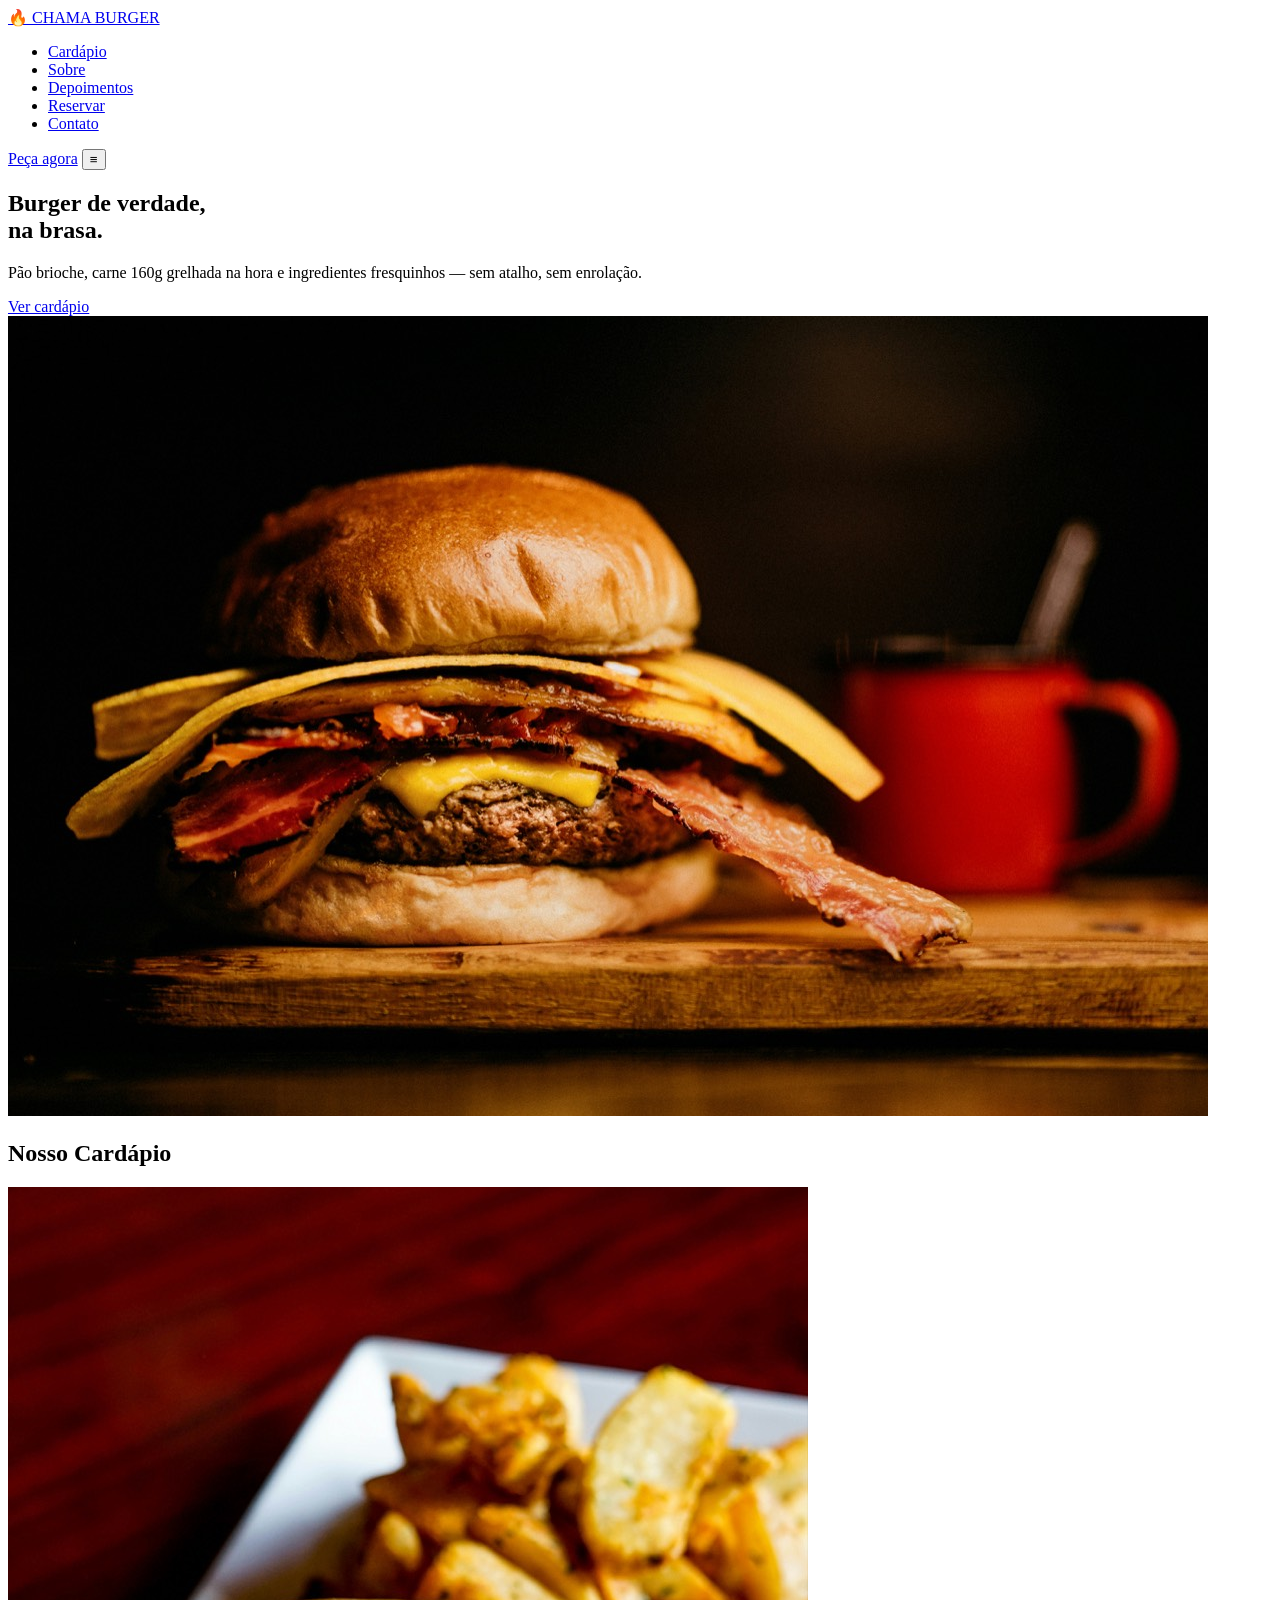
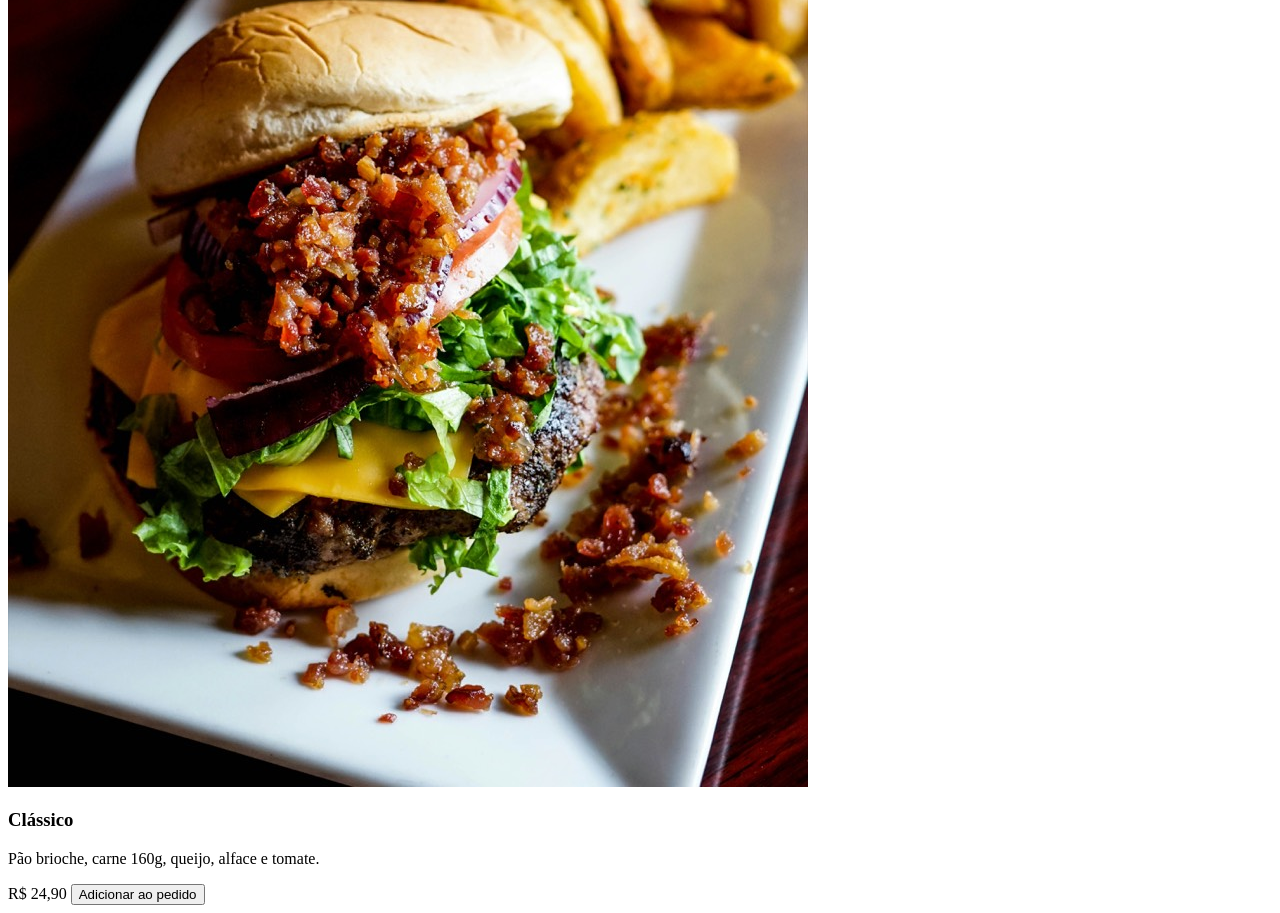
==== ChamaBurger1/index.html @ 84876d63 "chamaBurger" ====
<!DOCTYPE html>
<html lang="pt-BR">
<head>
    <meta charset="UTF-8">
    <meta name="viewport" content="width=device-width, initial-scale=1.0">
    <title>ChamaBurger</title>
</head>
<body>
    <header class="cabeçalho-site">

<nav class="barra-navegacao">
<a href="#" class="logo">🔥 CHAMA BURGER</a>

<ul class="menu-links" id="menuLinks">
<li><a href="#cadapio">Cardápio</a></li>
<li><a href="#sobre">Sobre</a></li>
<li><a href="#depoimentos">Depoimentos</a></li>
<li><a href="#reserva">Reservar</a></li>
<li><a href="#contato">Contato</a></li>
</ul>
<a href="#pedrir" class="botao botao-nav">Peça agora</a>
<button class="menu-abrir" id="menuAbrir" aria-label="Abrir menu">≡</button>
</nav>

    </header>

    <main>
<section class="destaque">
    <div class="destaque-conteudo">
<div class="destaque-texto">
    <h1>Burger de verdade,<br>na brasa.</h1>
    <p>Pão brioche, carne 160g grelhada na hora e ingredientes fresquinhos — sem atalho, sem enrolação.</p>
    <a href="#cardapio" class="botao botao-primario">Ver cardápio</a>
    <div>

    </div class="destaque-imagem"> 
    <img src="assets/images/destaque-burger.jpg" alt="Hambúrguer artesanal com bacon, queijo e pão brioche, grelhado na brasa"> 

</div>
    </div>

</section>

<section class="cardapio" id="cardapio">
<h2>Nosso Cardápio</h2>
<div class="cardapio-itens">
<article class="cardapio-item">
    <div class="cardapio-item-imagem">
<img src="assets/images/burger-classico.jpg" alt="Foto do burger Clássico: pão brioche, carne e queijo">
    </div>
<h3>Clássico</h3>
<p>Pão brioche, carne 160g, queijo, alface e tomate.</p>
<span class="preco">R$ 24,90</span>
<button class="adicionar-carrinho" data-name="Clássico" data-preco="24.90">Adicionar ao pedido</button>
</article>
</div>
</section>
    </main>

</body>
</html>
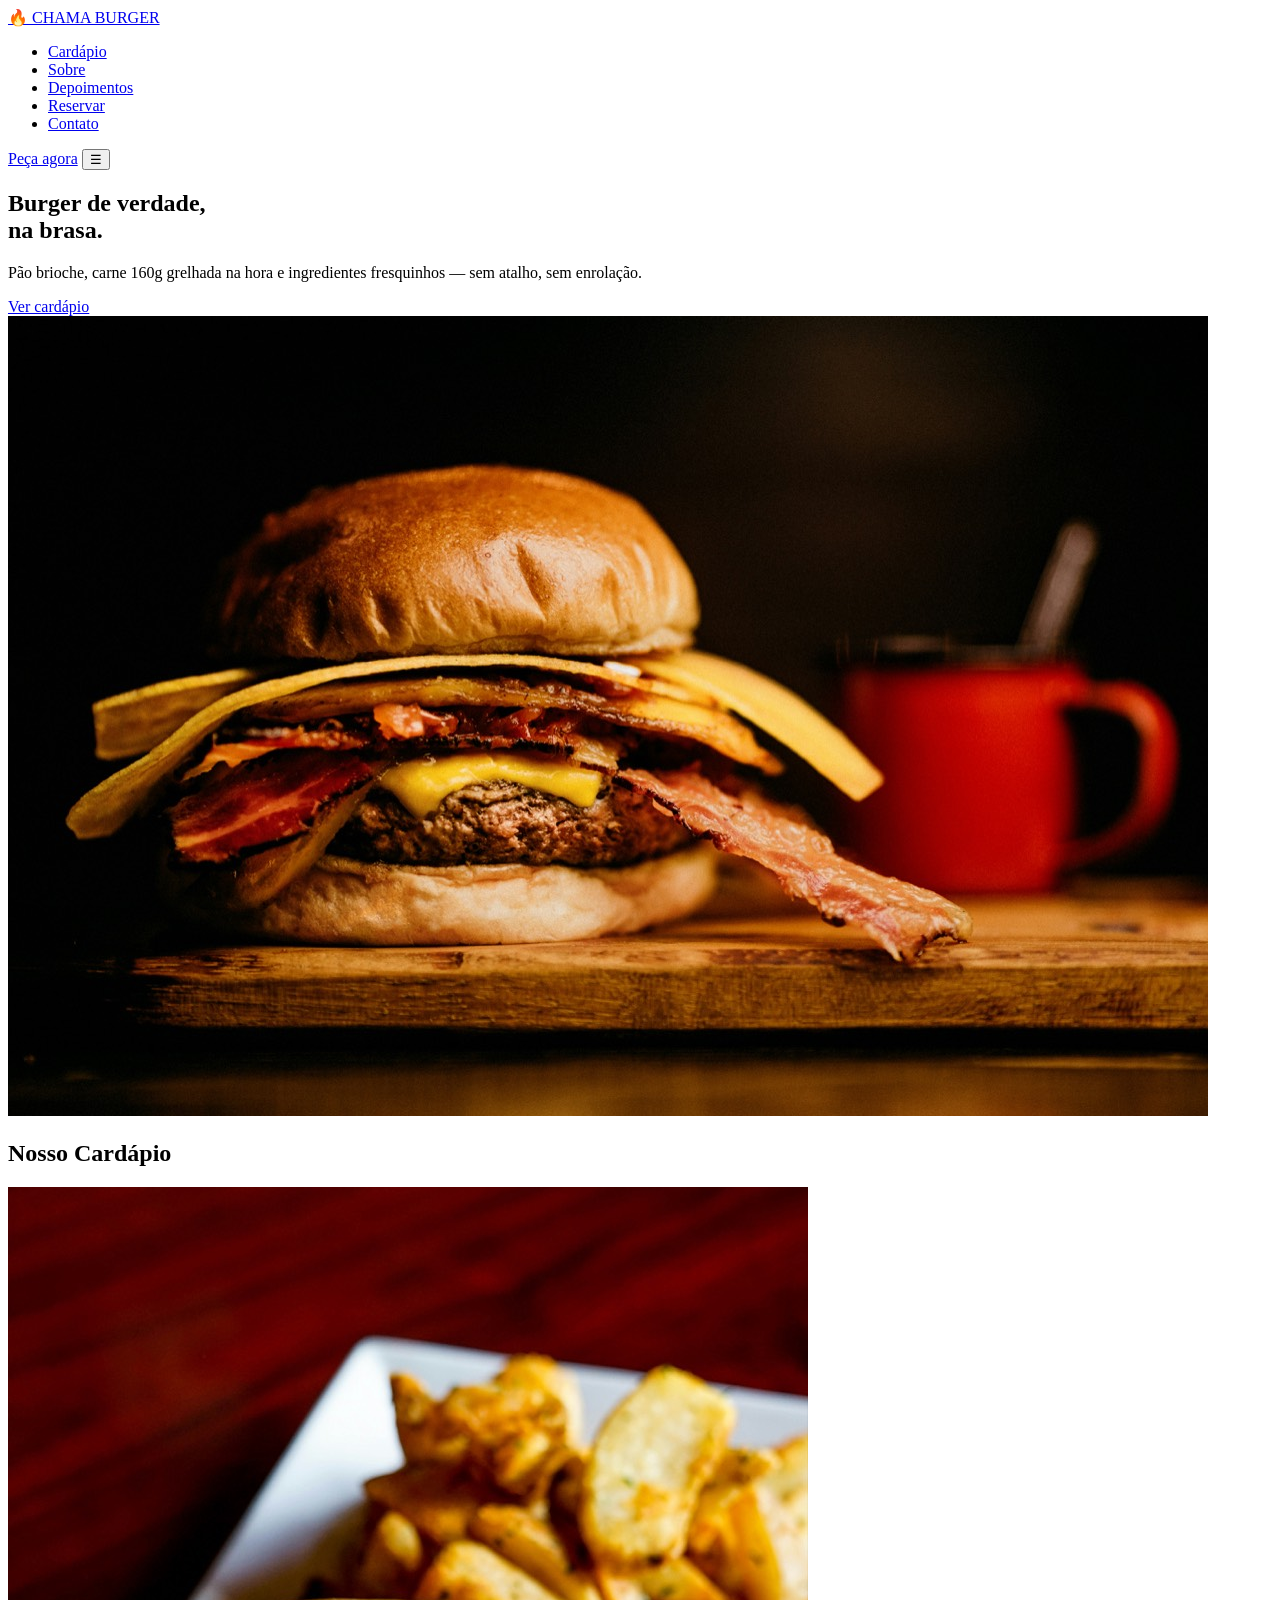
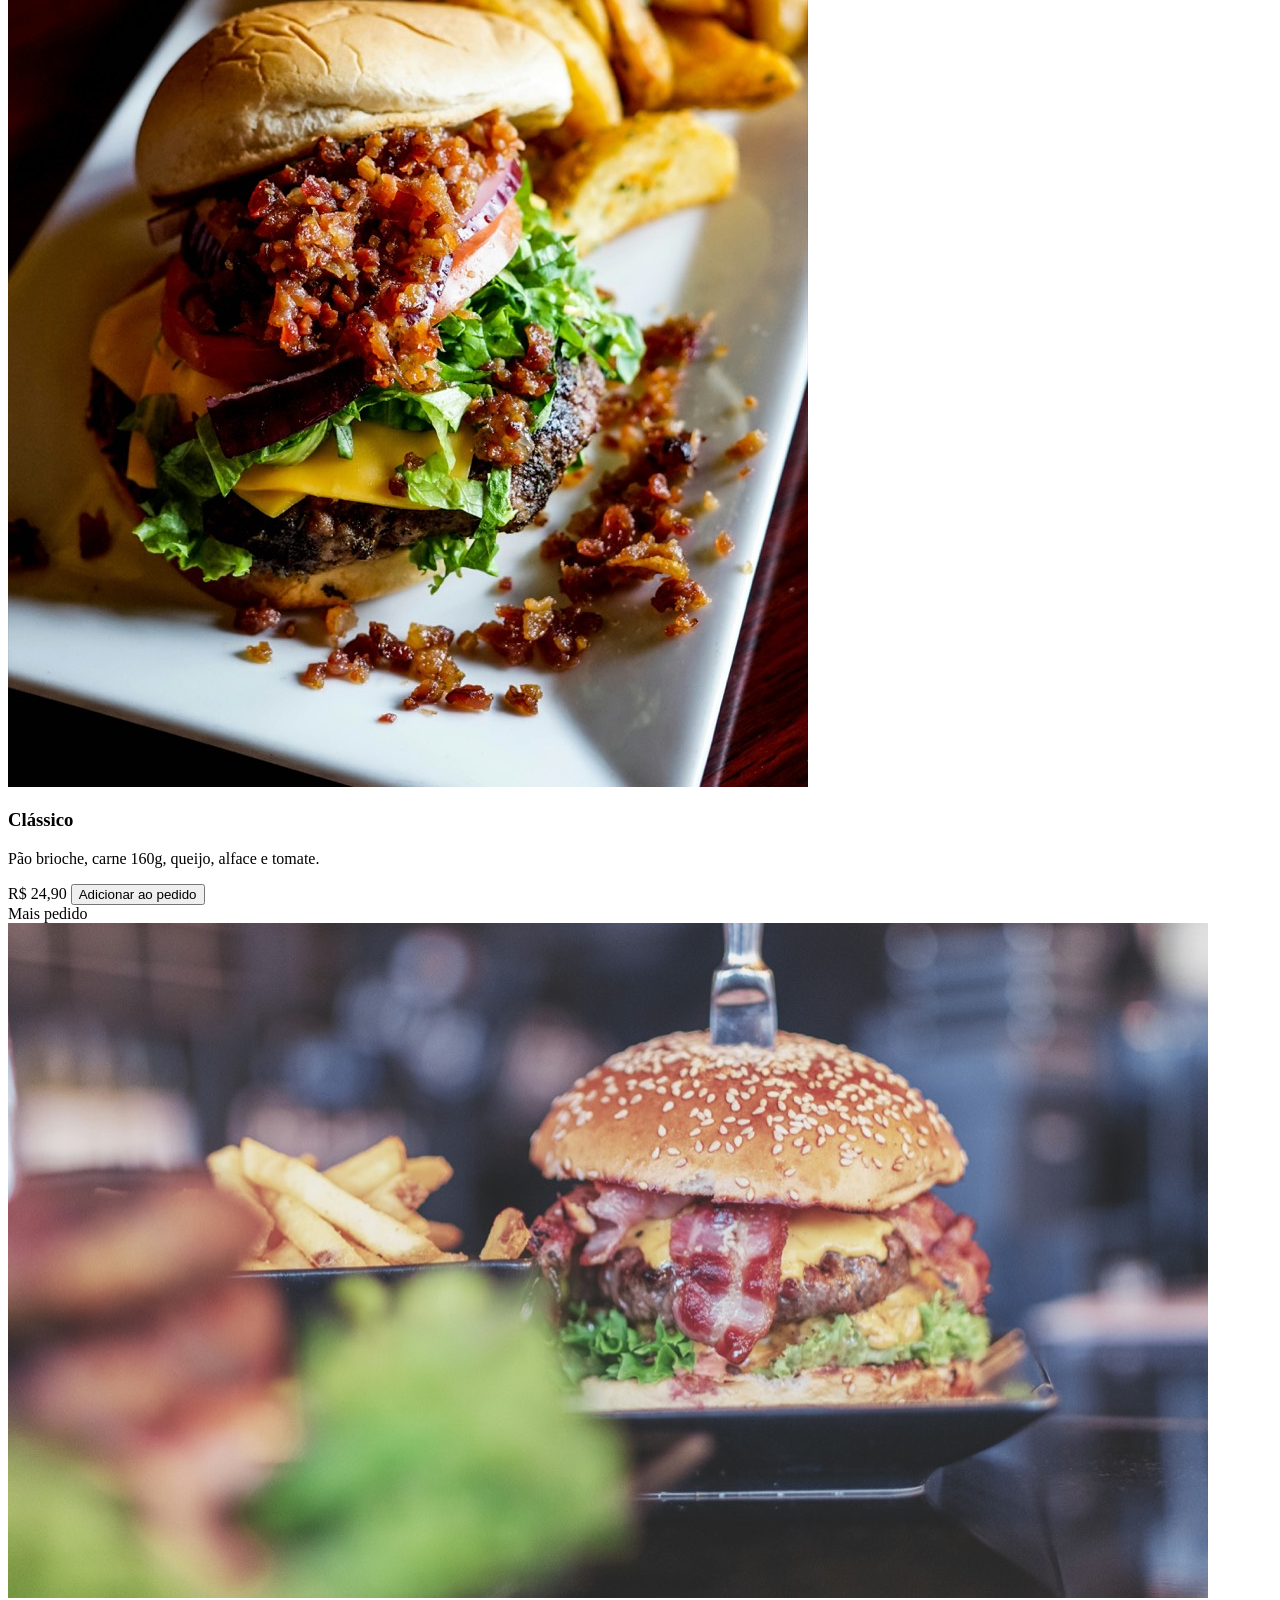
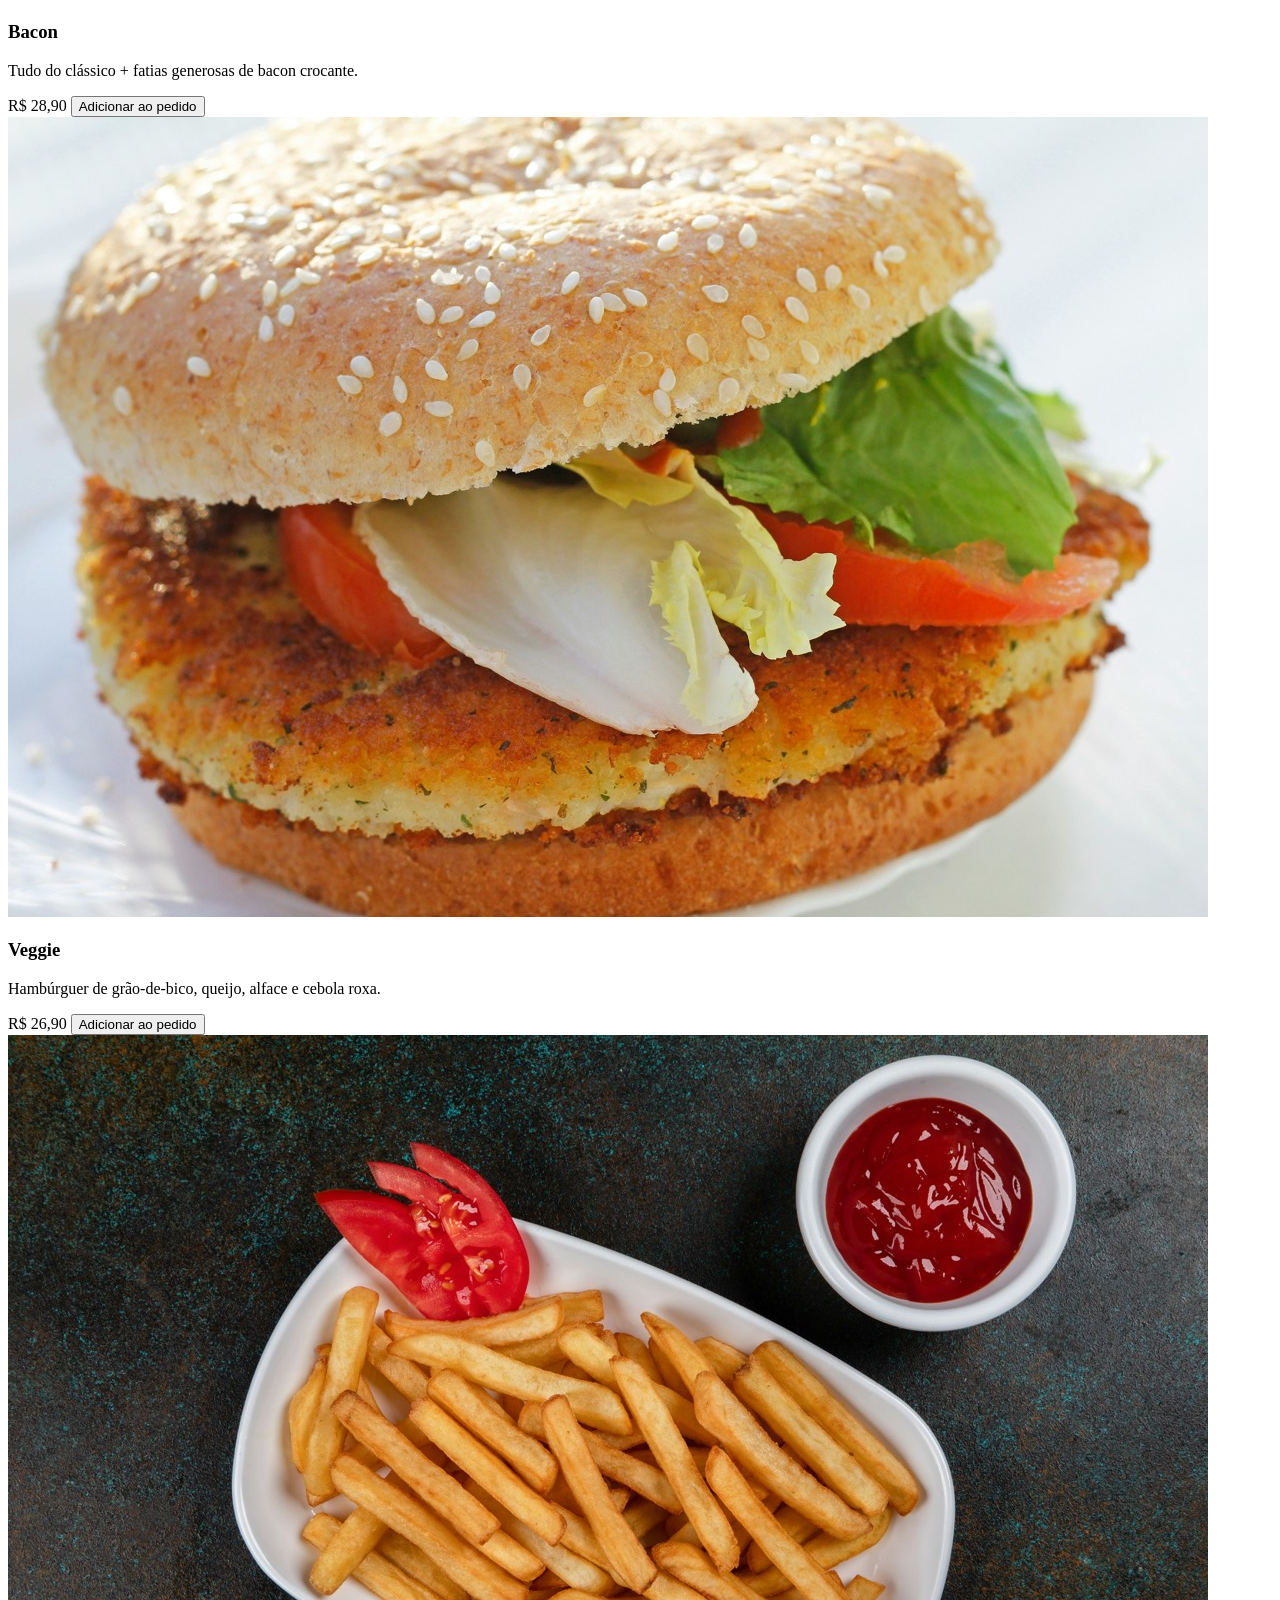
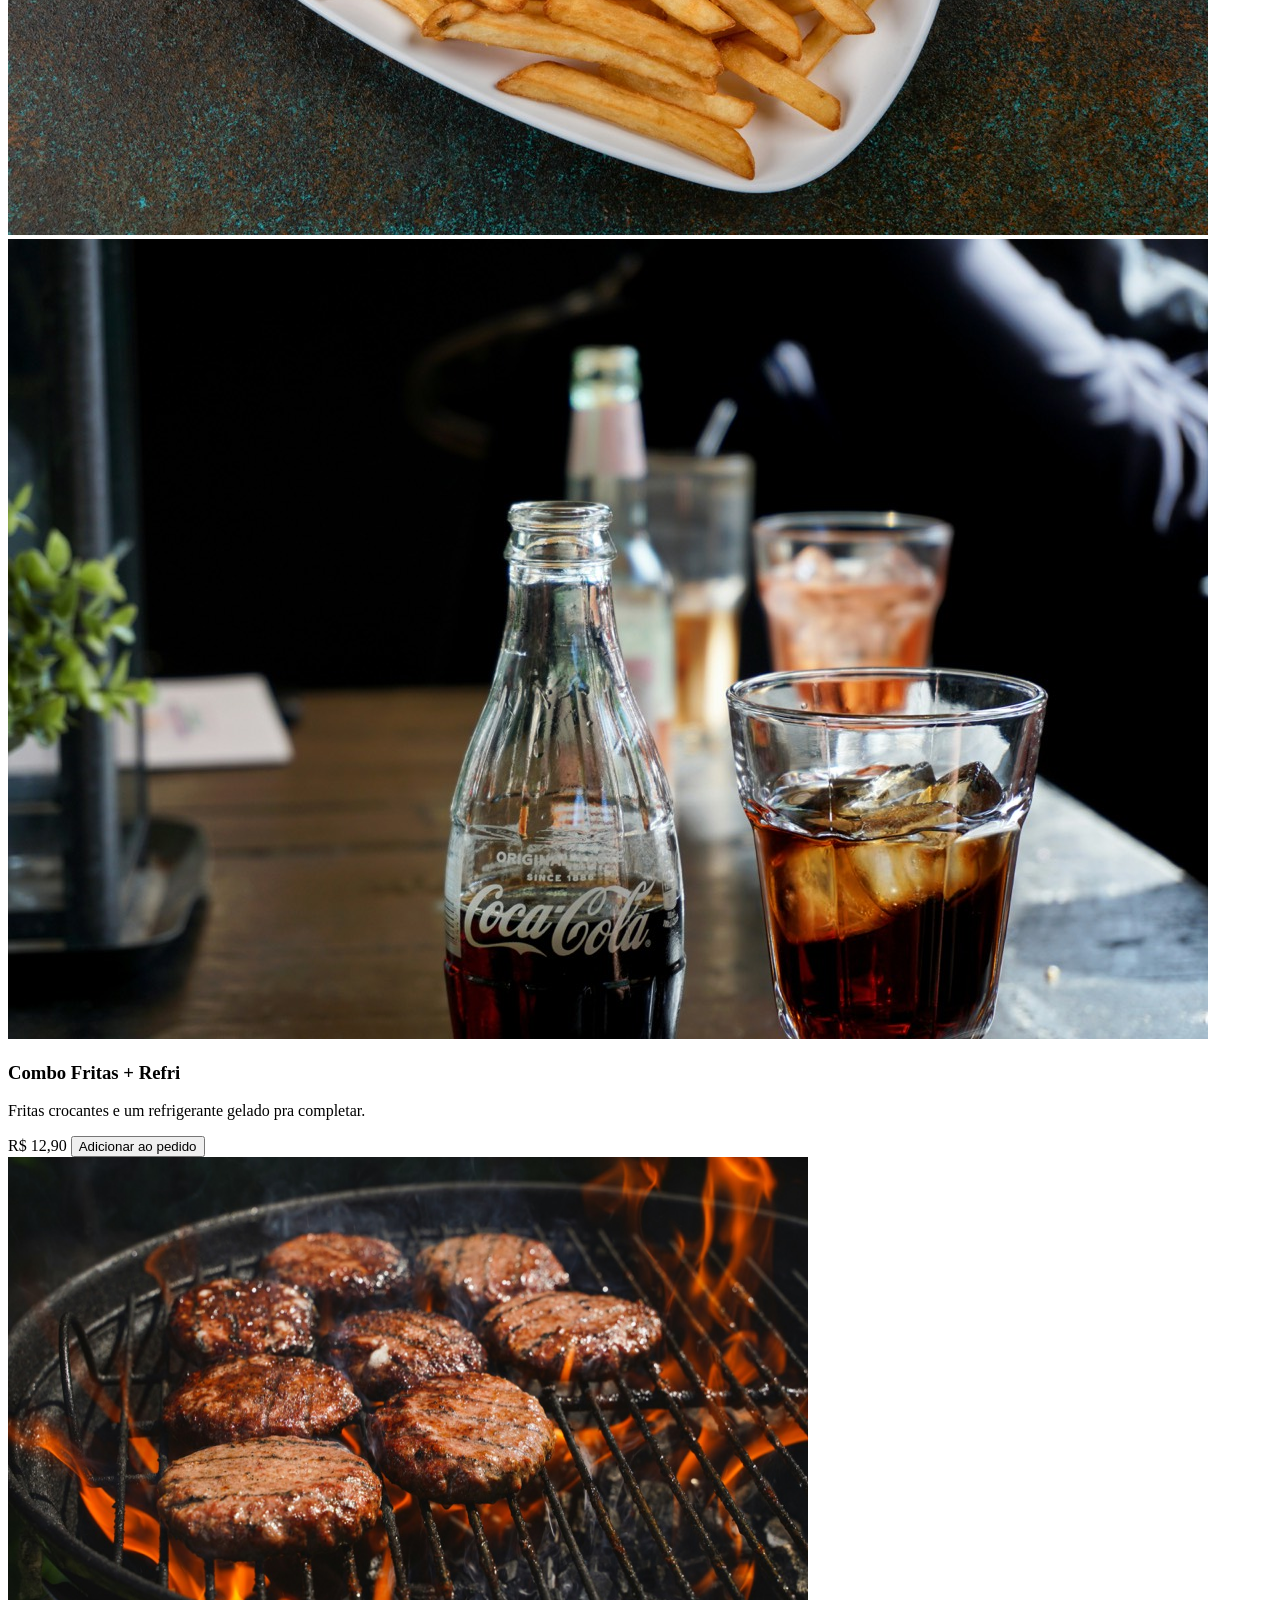
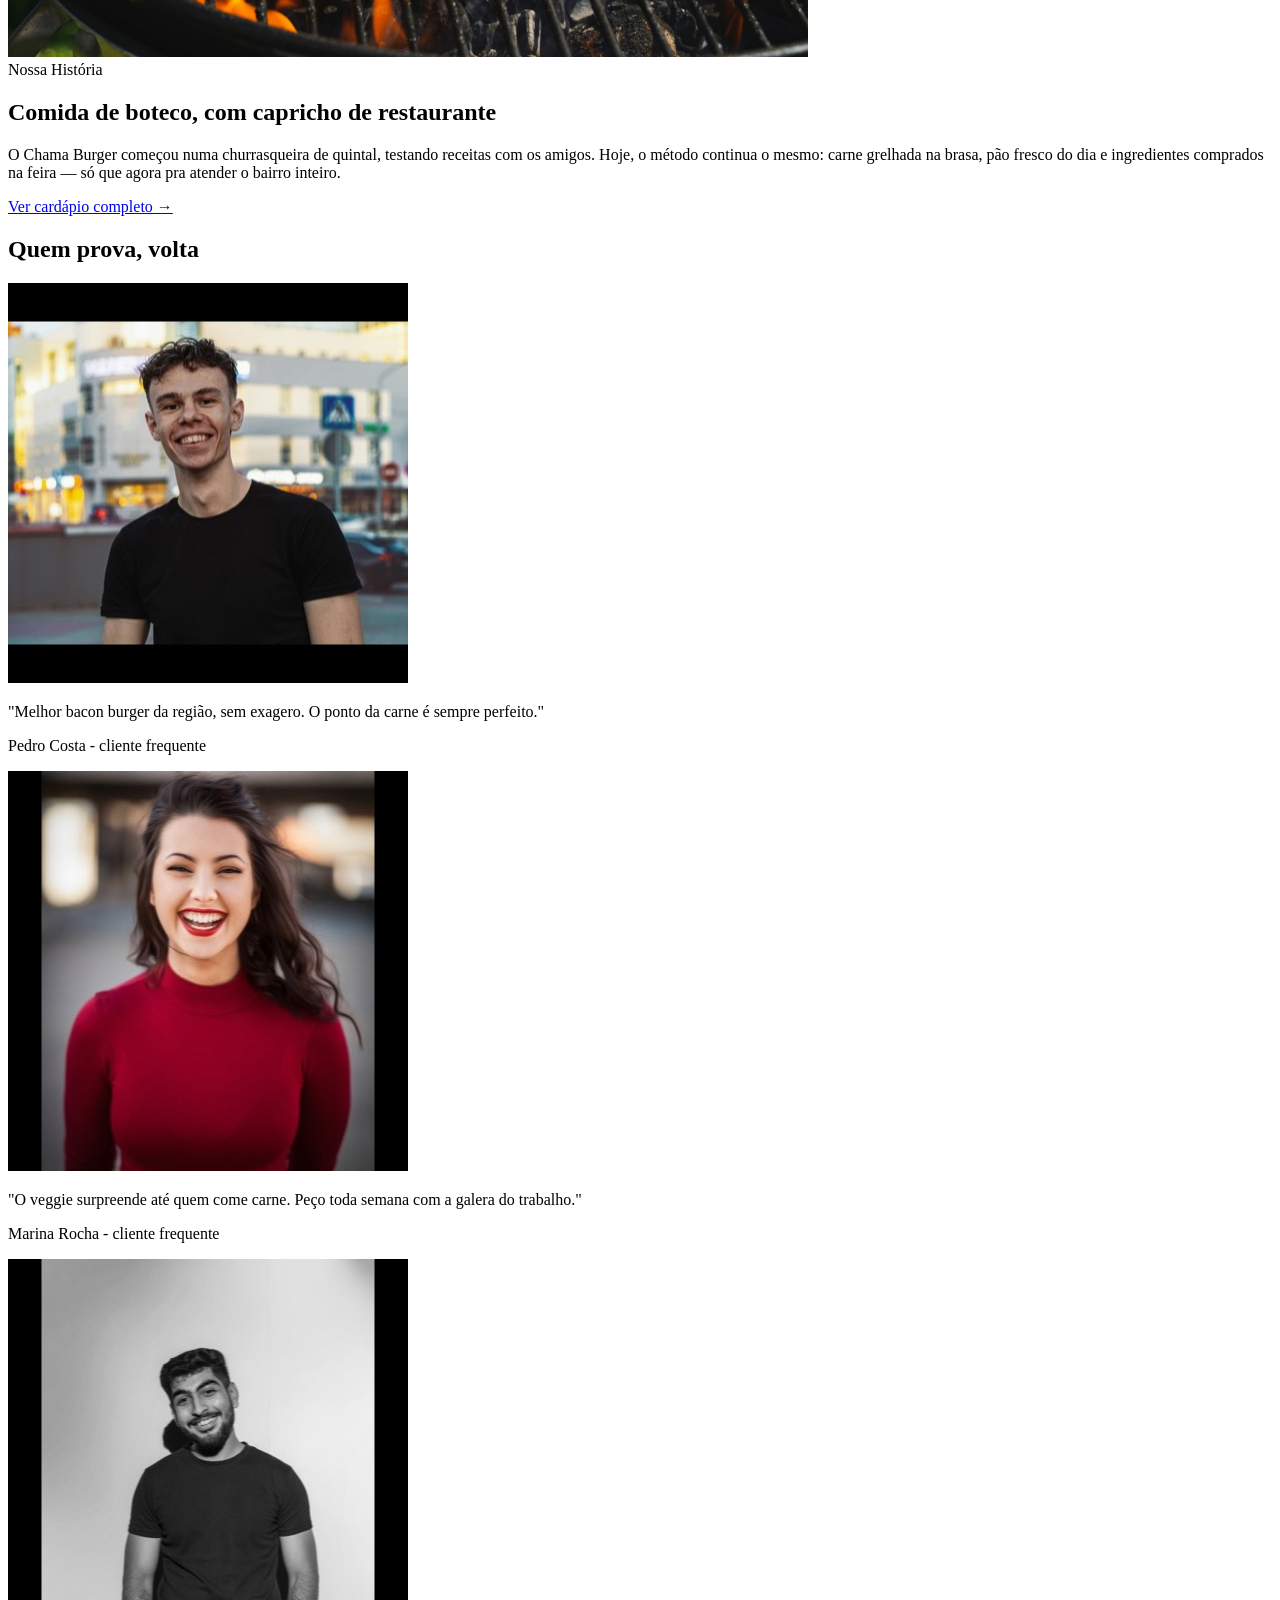
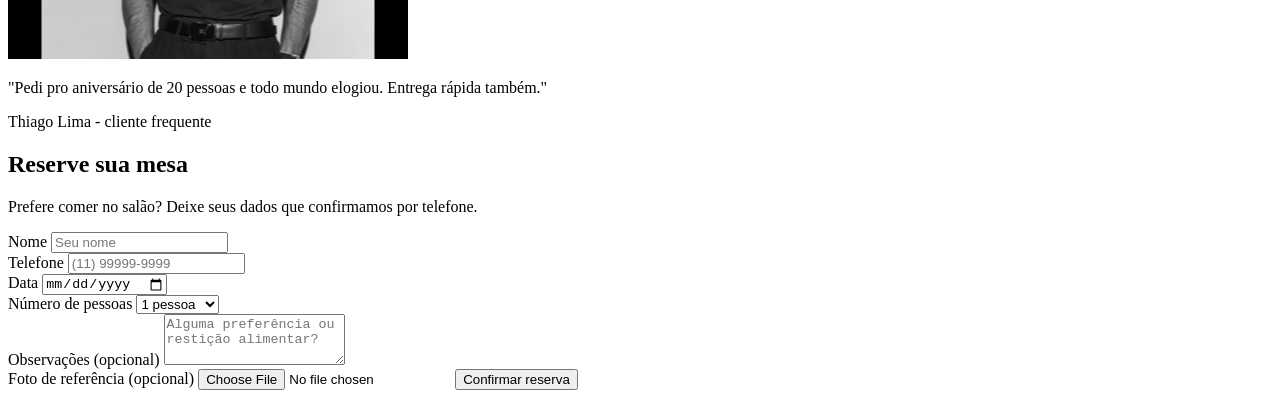
==== commit 1caf3709: "ChamaBurger aula 2" ====
--- a/ChamaBurger1/index.html
+++ b/ChamaBurger1/index.html
@@ -1,61 +1,210 @@
 <!DOCTYPE html>
 <html lang="pt-BR">
+
 <head>
     <meta charset="UTF-8">
     <meta name="viewport" content="width=device-width, initial-scale=1.0">
     <title>ChamaBurger</title>
 </head>
+
 <body>
-    <header class="cabeçalho-site">
-
-<nav class="barra-navegacao">
-<a href="#" class="logo">🔥 CHAMA BURGER</a>
-
-<ul class="menu-links" id="menuLinks">
-<li><a href="#cadapio">Cardápio</a></li>
-<li><a href="#sobre">Sobre</a></li>
-<li><a href="#depoimentos">Depoimentos</a></li>
-<li><a href="#reserva">Reservar</a></li>
-<li><a href="#contato">Contato</a></li>
-</ul>
-<a href="#pedrir" class="botao botao-nav">Peça agora</a>
-<button class="menu-abrir" id="menuAbrir" aria-label="Abrir menu">≡</button>
-</nav>
-
+    <header class="cabecalho-site">
+
+        <nav class="barra-navegacao">
+            <a href="#" class="logo">🔥 CHAMA BURGER</a>
+
+            <ul class="menu-links" id="menuLinks">
+                <li><a href="#cardapio">Cardápio</a></li>
+                <li><a href="#sobre">Sobre</a></li>
+                <li><a href="#depoimentos">Depoimentos</a></li>
+                <li><a href="#reserva">Reservar</a></li>
+                <li><a href="#contato">Contato</a></li>
+            </ul>
+            <a href="#pedir" class="botao botao-nav">Peça agora</a>
+            <button class="menu-abrir" id="menuAbrir" aria-label="Abrir menu">☰</button>
+        </nav>
     </header>
 
     <main>
-<section class="destaque">
-    <div class="destaque-conteudo">
-<div class="destaque-texto">
-    <h1>Burger de verdade,<br>na brasa.</h1>
-    <p>Pão brioche, carne 160g grelhada na hora e ingredientes fresquinhos — sem atalho, sem enrolação.</p>
-    <a href="#cardapio" class="botao botao-primario">Ver cardápio</a>
-    <div>
-
-    </div class="destaque-imagem"> 
-    <img src="assets/images/destaque-burger.jpg" alt="Hambúrguer artesanal com bacon, queijo e pão brioche, grelhado na brasa"> 
-
-</div>
-    </div>
-
-</section>
-
-<section class="cardapio" id="cardapio">
-<h2>Nosso Cardápio</h2>
-<div class="cardapio-itens">
-<article class="cardapio-item">
-    <div class="cardapio-item-imagem">
-<img src="assets/images/burger-classico.jpg" alt="Foto do burger Clássico: pão brioche, carne e queijo">
-    </div>
-<h3>Clássico</h3>
-<p>Pão brioche, carne 160g, queijo, alface e tomate.</p>
-<span class="preco">R$ 24,90</span>
-<button class="adicionar-carrinho" data-name="Clássico" data-preco="24.90">Adicionar ao pedido</button>
-</article>
-</div>
-</section>
+        <section class="destaque">
+            <div class="destaque-conteudo">
+                <div class="destaque-texto">
+                    <h1>Burger de verdade,<br>na brasa.</h1>
+                    <p>Pão brioche, carne 160g grelhada na hora e ingredientes fresquinhos — sem atalho, sem enrolação.
+                    </p>
+                    <a href="#cardapio" class="botao botao-primario">Ver cardápio</a>
+                </div>
+                <div class="destaque-imagem">
+                    <img src="assets/images/destaque-burger.jpg"
+                        alt="Hambúrguer artesanal com bacon, queijo e pão brioche, grelhado na brasa">
+                </div>
+            </div>
+        </section>
+
+        <section class="cardapio" id="cardapio">
+            <h2>Nosso Cardápio</h2>
+            <div class="cardapio-itens">
+
+                <article class="cardapio-item">
+                    <div class="cardapio-item-imagem">
+                        <img src="assets/images/burger-classico.jpg"
+                            alt="Foto do burger Clássico: pão brioche, carne e queijo">
+                    </div>
+                    <h3>Clássico</h3>
+                    <p>Pão brioche, carne 160g, queijo, alface e tomate.</p>
+                    <span class="preco">R$ 24,90</span>
+                    <button class="adicionar-carrinho" data-name="Clássico" data-preco="24.90">Adicionar ao
+                        pedido</button>
+                </article>
+
+                <article class="cardapio-item">
+                    <span class="selo">Mais pedido</span>
+                    <div class="cardapio-item-imagem">
+                        <img src="assets/images/burger-bacon.jpg" alt="Foto do burger Bacon com fatias crocantes">
+                    </div>
+                    <h3>Bacon</h3>
+                    <p>Tudo do clássico + fatias generosas de bacon crocante.</p>
+                    <span class="preco">R$ 28,90</span>
+                    <button class="adicionar-carrinho" data-name="Bacon" data-preco="28.90">Adicionar ao pedido</button>
+                </article>
+
+                <article class="cardapio-item">
+                    <div class="cardapio-item-imagem">
+                        <img src="assets/images/burger-veggie.jpg"
+                            alt="Foto do burger Veggie com grão-de-bico e salada">
+                    </div>
+                    <h3>Veggie</h3>
+                    <p>Hambúrguer de grão-de-bico, queijo, alface e cebola roxa.</p>
+                    <span class="preco">R$ 26,90</span>
+                    <button class="adicionar-carrinho" data-name="Veggie" data-preco="26.90">Adicionar ao
+                        pedido</button>
+                </article>
+
+                <article class="cardapio-item">
+                    <div class="cardapio-item-imagem cardapio-item-imagem-combo">
+                        <img src="assets/images/fritas.jpg" alt="Porção de fritas crocantes">
+                        <img src="assets/images/bebida.jpg" alt="Refrigerante gelado com gelo">
+                    </div>
+                    <h3>Combo Fritas + Refri</h3>
+                    <p>Fritas crocantes e um refrigerante gelado pra completar.</p>
+                    <span class="preco">R$ 12,90</span>
+                    <button class="adicionar-carrinho" data-name="Combo Fritas + Refri" data-preco="12.90">Adicionar ao
+                        pedido</button>
+                </article>
+
+
+
+
+            </div>
+        </section>
+
+        <!-- Sobre -->
+        <section class="sobre" id="sobre">
+            <div class="sobre-imagem">
+                <img src="assets/images/sobre-burger.jpg" alt="" width="800" height="500">
+            </div>
+
+            <div class="sobre-texto">
+                <span class="secao-rotulo">Nossa História</span>
+                <h2>Comida de boteco, com capricho de restaurante</h2>
+                <p>O Chama Burger começou numa churrasqueira de quintal, testando receitas com os
+                    amigos. Hoje, o método continua o mesmo: carne grelhada na brasa, pão fresco
+                    do dia e ingredientes comprados na feira — só que agora pra atender o bairro
+                    inteiro.
+                </p>
+                <a href="#cardapio" class="link-seta">Ver cardápio completo →</a>
+            </div>
+        </section>
+
+        <!--DEPOIMENTOS-->
+        <section class="depoimentos" id="depoimentos">
+
+            <h2>Quem prova, volta</h2>
+            <div class="depoimentos-lista">
+
+                <article class="depoimneto">
+                    <img src="assets/images/avatar-pedro.jpg" alt="Foto de Pedro Costa" class="avatar">
+                    <p class="citacao">"Melhor bacon burger da região, sem exagero. O ponto da carne é sempre perfeito."
+                    </p>
+                    <p class="autor">Pedro Costa <span>- cliente frequente</span></p>
+
+                    <article class="depoimneto">
+                        <img src="assets/images/avatar-marina.jpg" alt="Foto de Marina Rocha" class="avatar">
+                        <p class="citacao">"O veggie surpreende até quem come carne. Peço toda semana com a galera do
+                            trabalho."
+                        </p>
+                        <p class="autor">Marina Rocha <span>- cliente frequente</span></p>
+
+                        <article class="depoimneto">
+                            <img src="assets/images/avatar-thiago.jpg" alt="Foto de Thiago Lima" class="avatar">
+                            <p class="citacao">"Pedi pro aniversário de 20 pessoas e todo mundo elogiou. Entrega rápida
+                                também."</p>
+                            <p class="autor">Thiago Lima <span>- cliente frequente</span></p>
+
+                        </article>
+
+            </div>
+
+        </section>
+
+        <!--RESERVA-->
+        <section class="reserva" id="reserva">
+            <h2>Reserve sua mesa</h2>
+            <p>Prefere comer no salão? Deixe seus dados que confirmamos por telefone.</p>
+
+            <form class="reserva-formulario" id="reservaFormulario">
+
+                <div class="linha-formulario">
+                    <label for="nome">Nome</label>
+                    <input type="text" id="nome" name="nome" placeholder="Seu nome" required>
+                </div>
+
+                <div class="linha-formulrio">
+                    <label for="telefone">Telefone</label>
+                    <input type="tel" id="telefone" name="telefone" placeholder="(11) 99999-9999" required>
+                </div>
+
+
+                <div class="linha-formulario">
+                    <label for="data">Data</label>
+                    <input type="date" id="data" name="data" required>
+
+                </div>
+
+
+                <div class="linha-formulario">
+                    <label for="pessoas">Número de pessoas</label>
+                    <select name="pessoas" id="pessoas">
+                        <option value="1">1 pessoa</option>
+                        <option value="2">2 pessoas</option>
+                        <option value="3">3 pessoas</option>
+                        <option value="4">4 pessoas</option>
+                        <option value="5+">5 ou mais</option>
+                    </select>
+                </div>
+
+                <div class="linha-formulario linha-formulario-completa">
+                    <label for="mensagem">Observações (opcional)</label>
+                    <textarea name="mensagem" id="mensagem" rows="3"
+                        placeholder="Alguma preferência ou restição alimentar?"></textarea>
+
+                </div>
+
+
+                <div class="linha-formulario linha-formulario-completa">
+                    <label for="foto">Foto de referência (opcional)</label>
+                    <input type="file" id="foto" name="foto" accept="image/*">
+
+                    <img id="fotoPrevia" class="foto-previa" alt="Prévia da imagem selecionada" hidden>
+                    <button type="submit" class="botao botao-primario formulario-enviar">Confirmar reserva</button>
+                </div>
+            </form>
+
+        </section>
+
+
     </main>
 
 </body>
+
 </html>
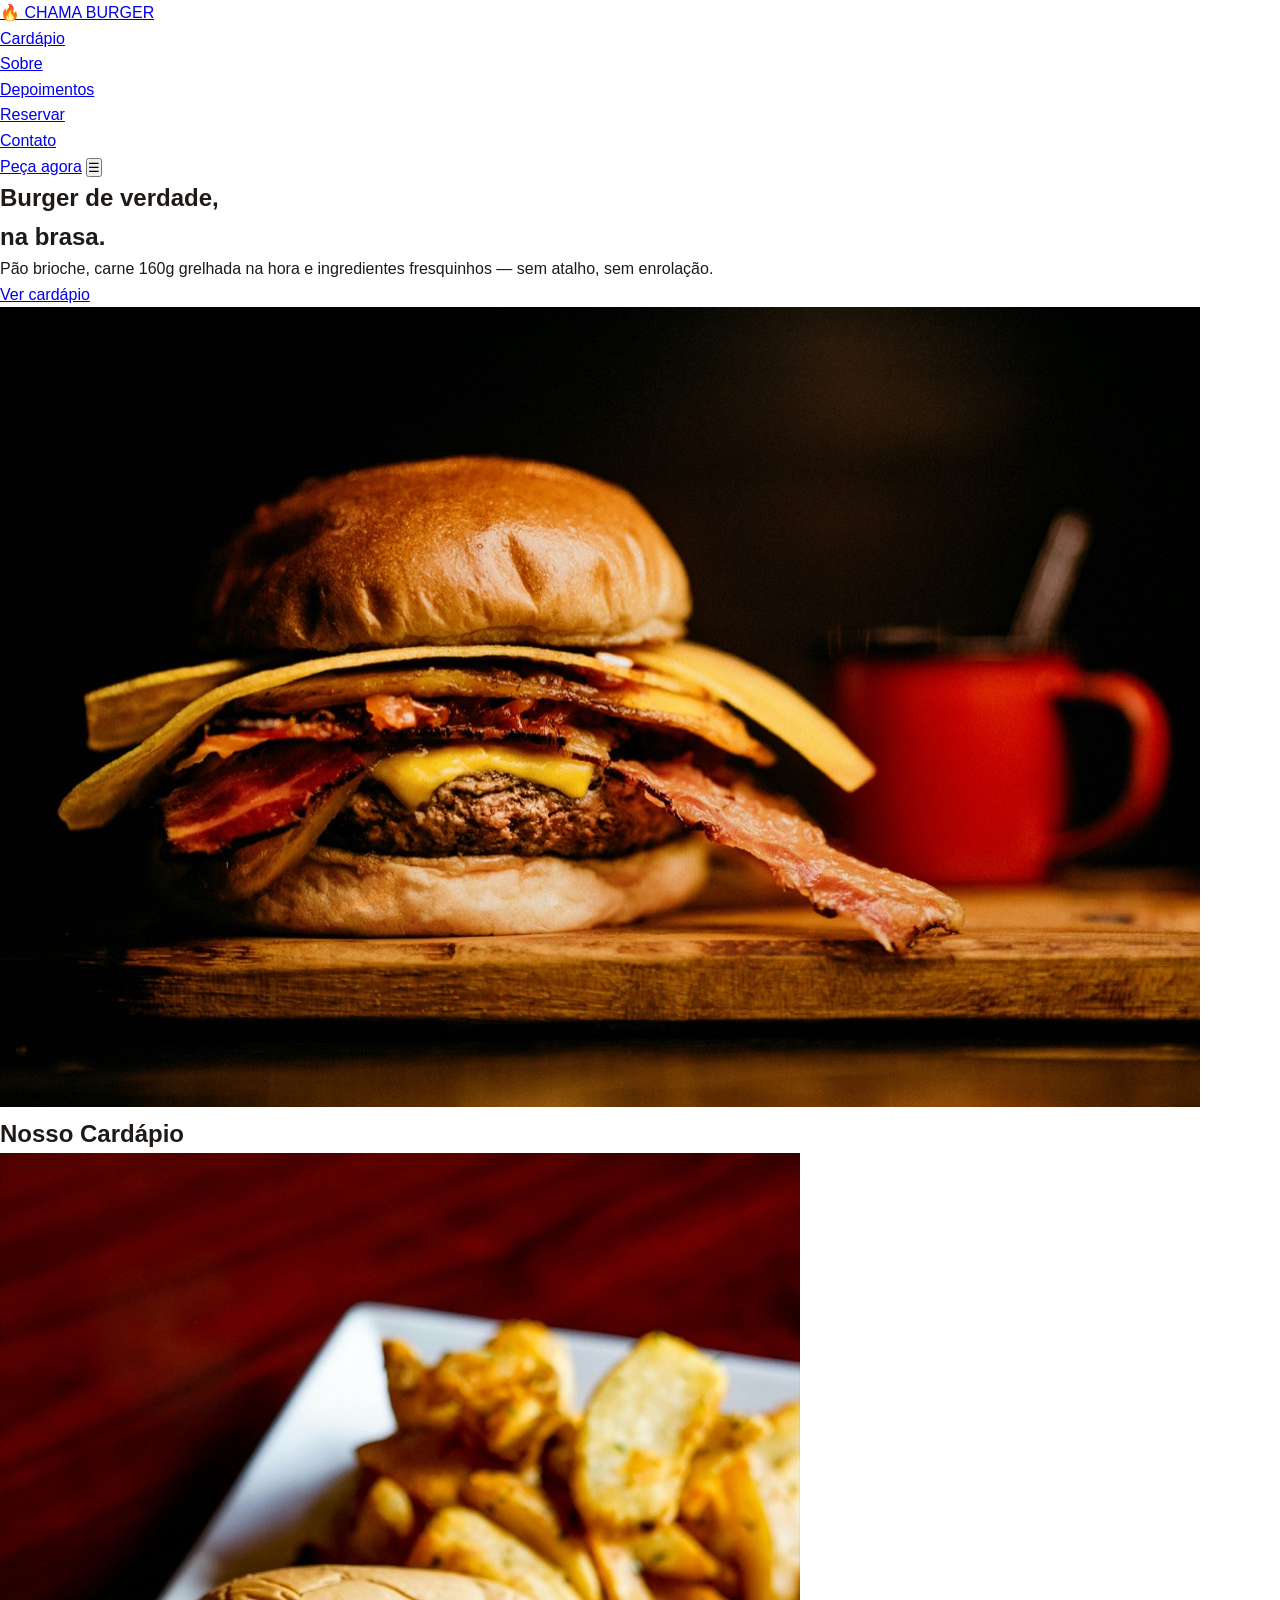
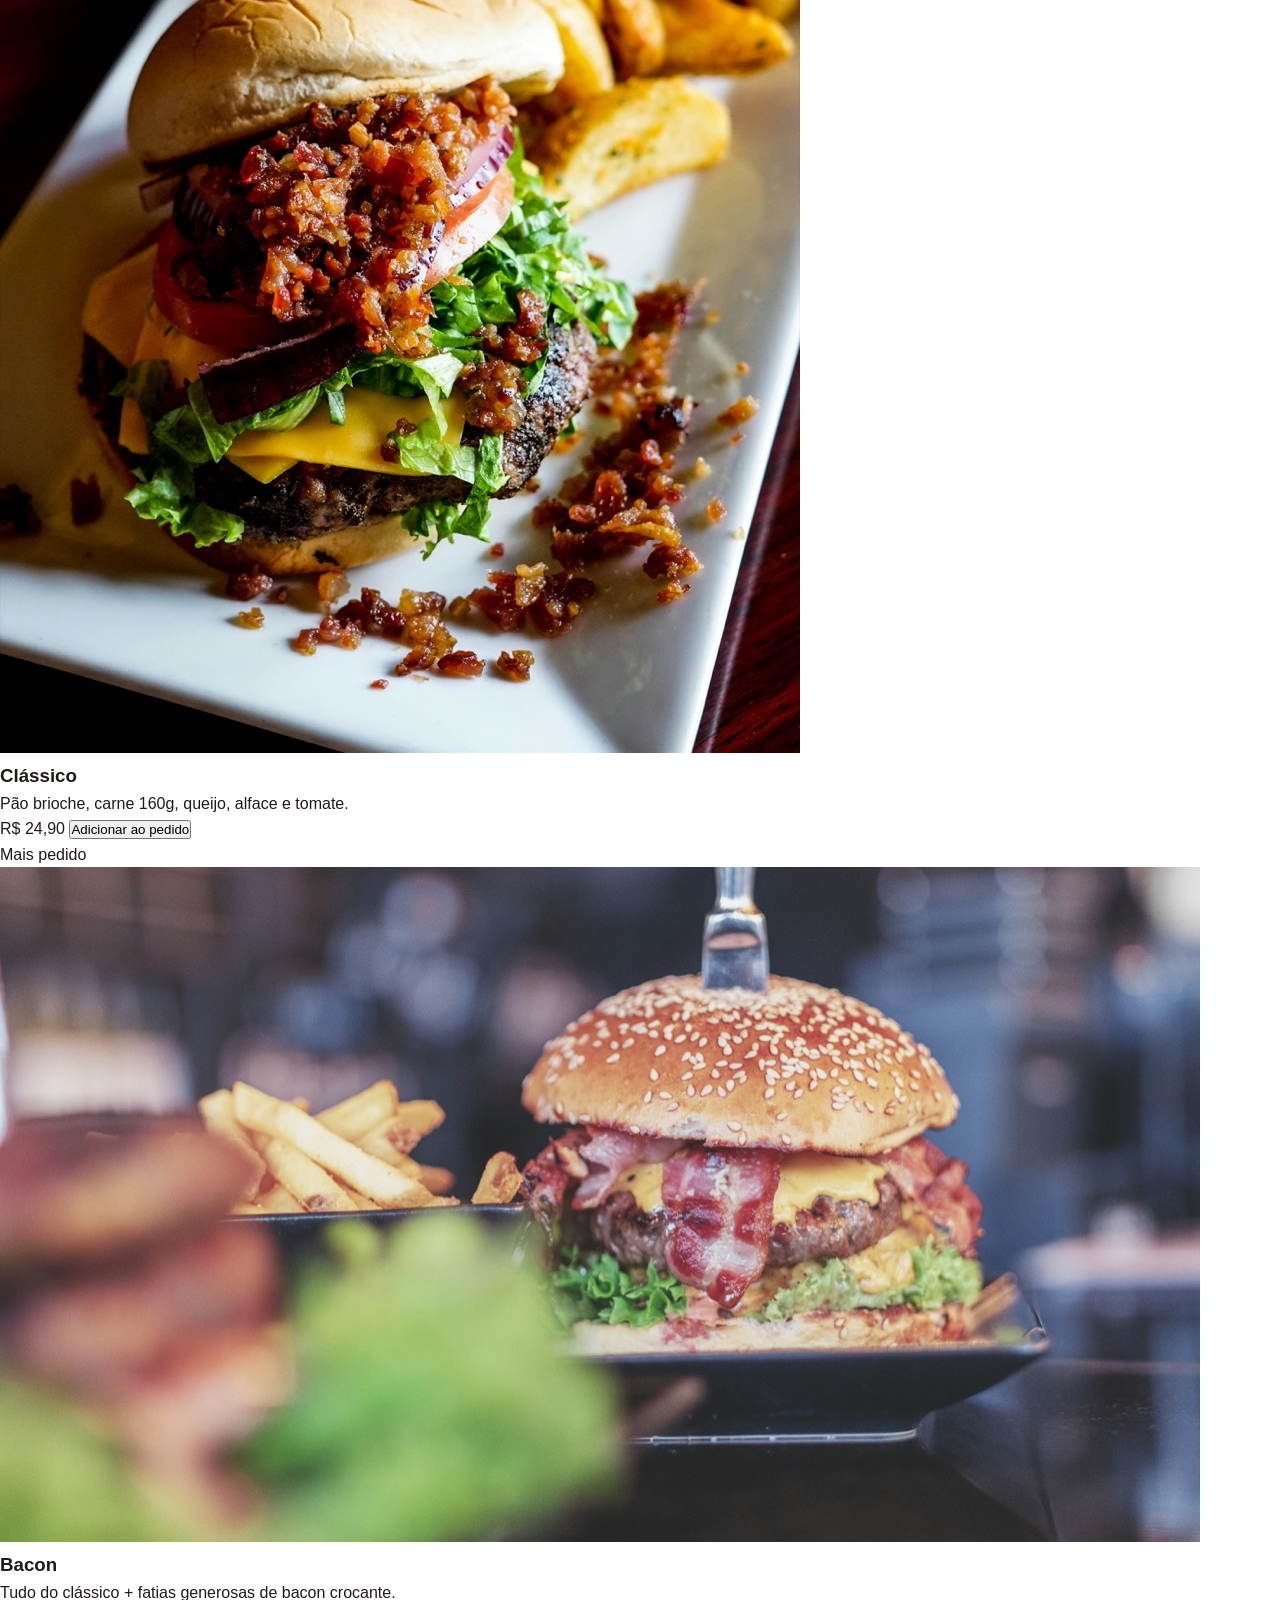
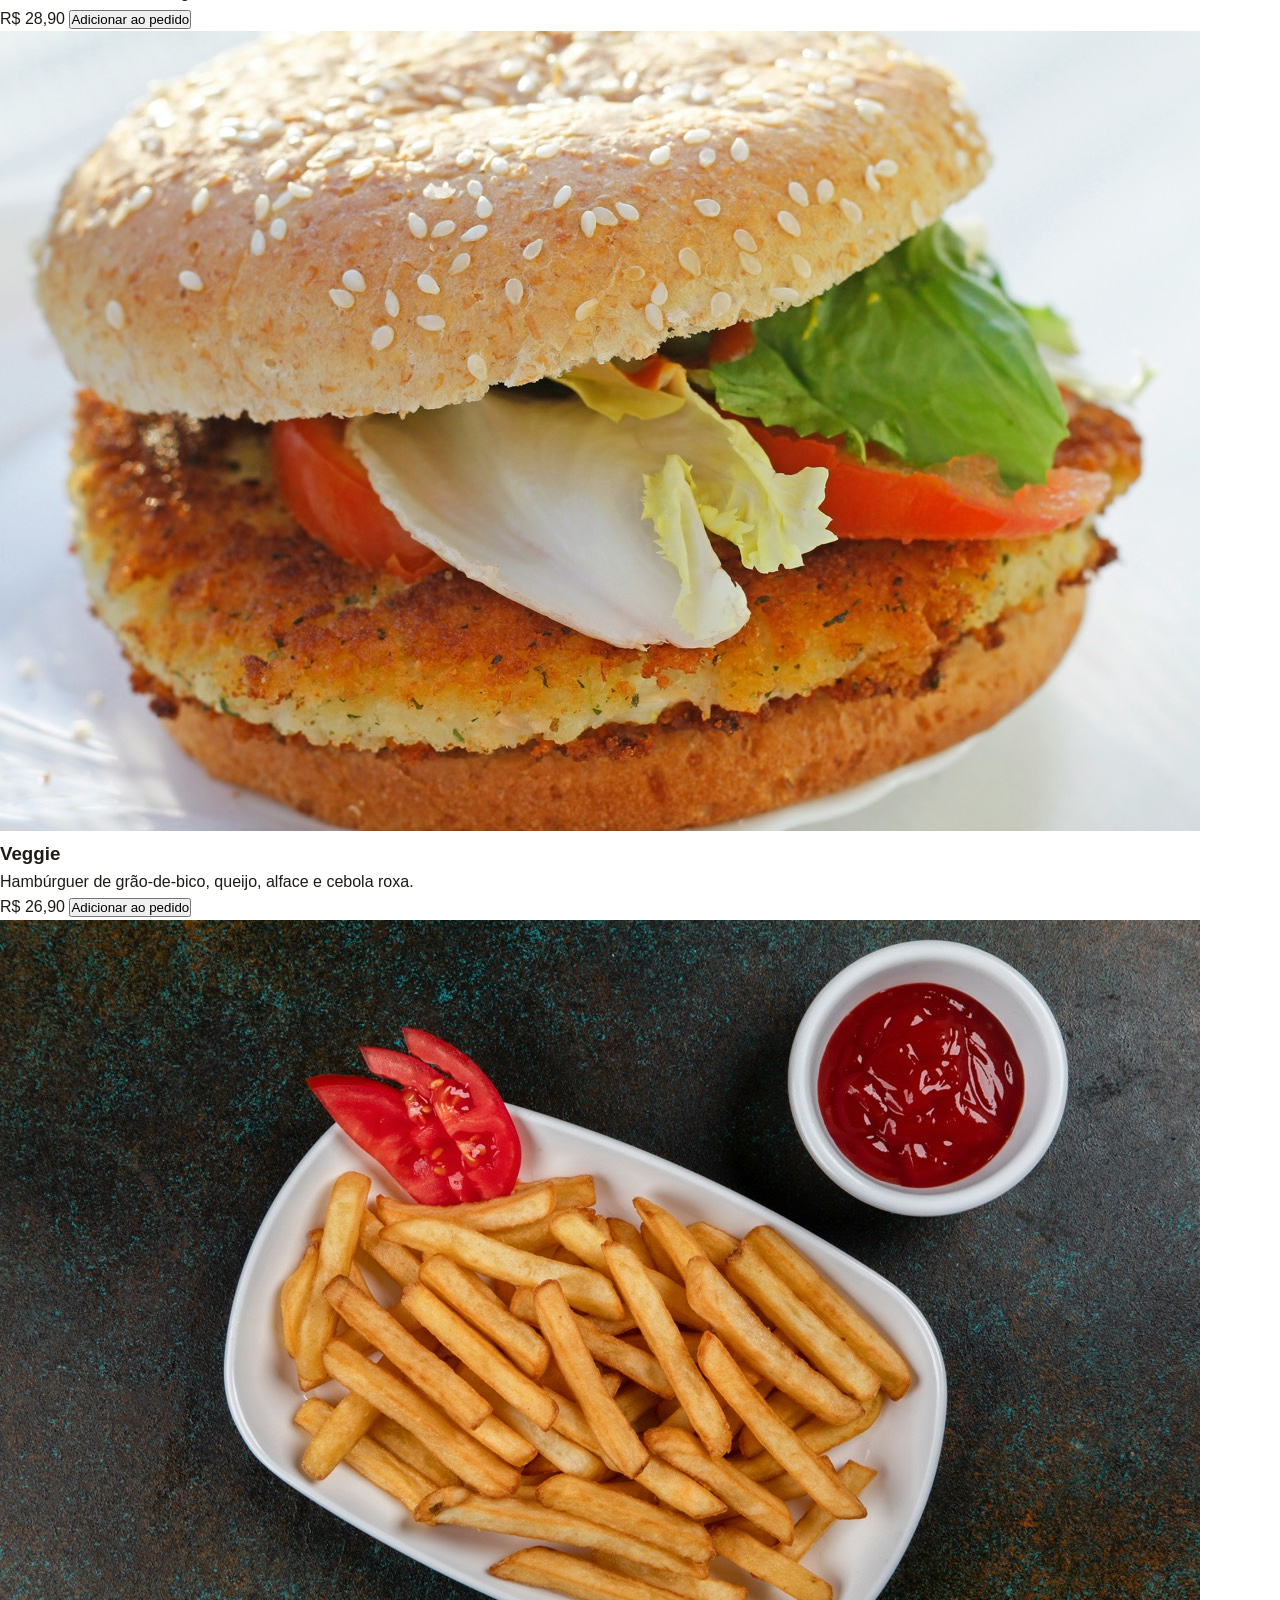
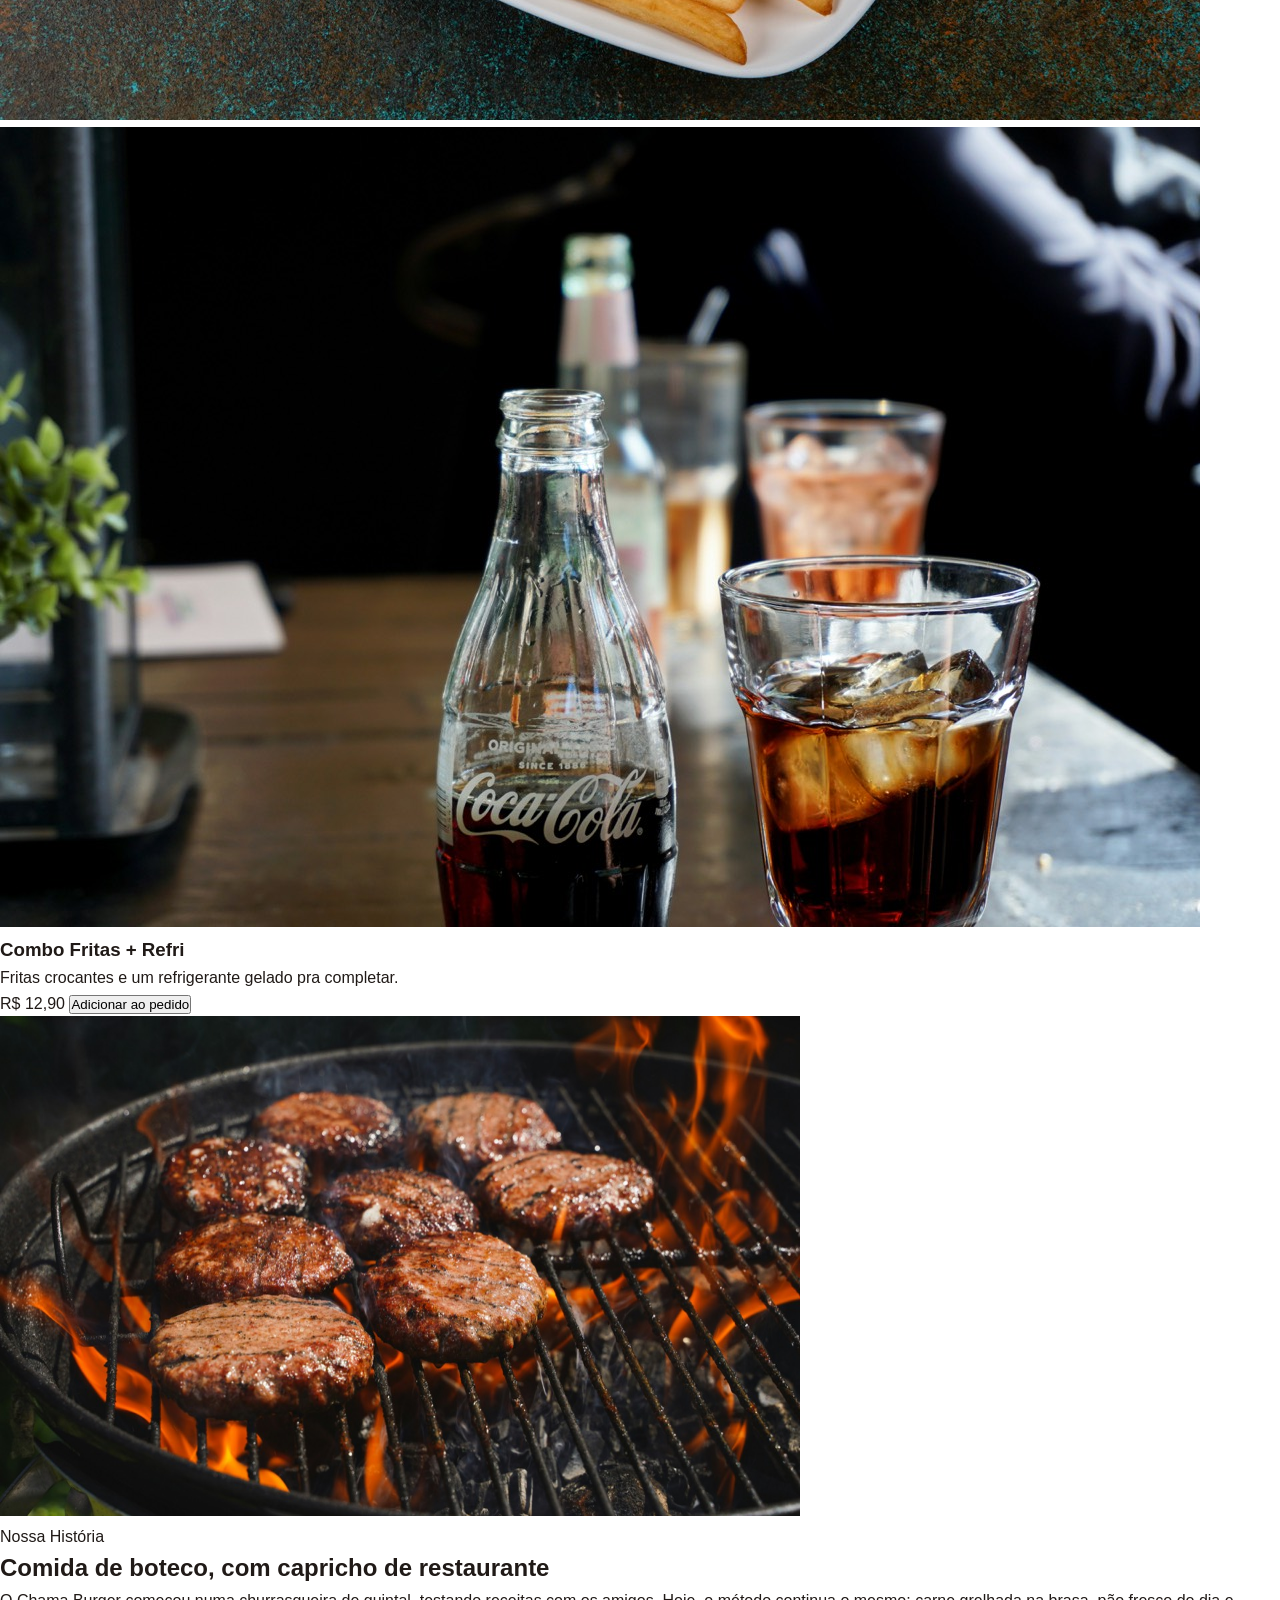
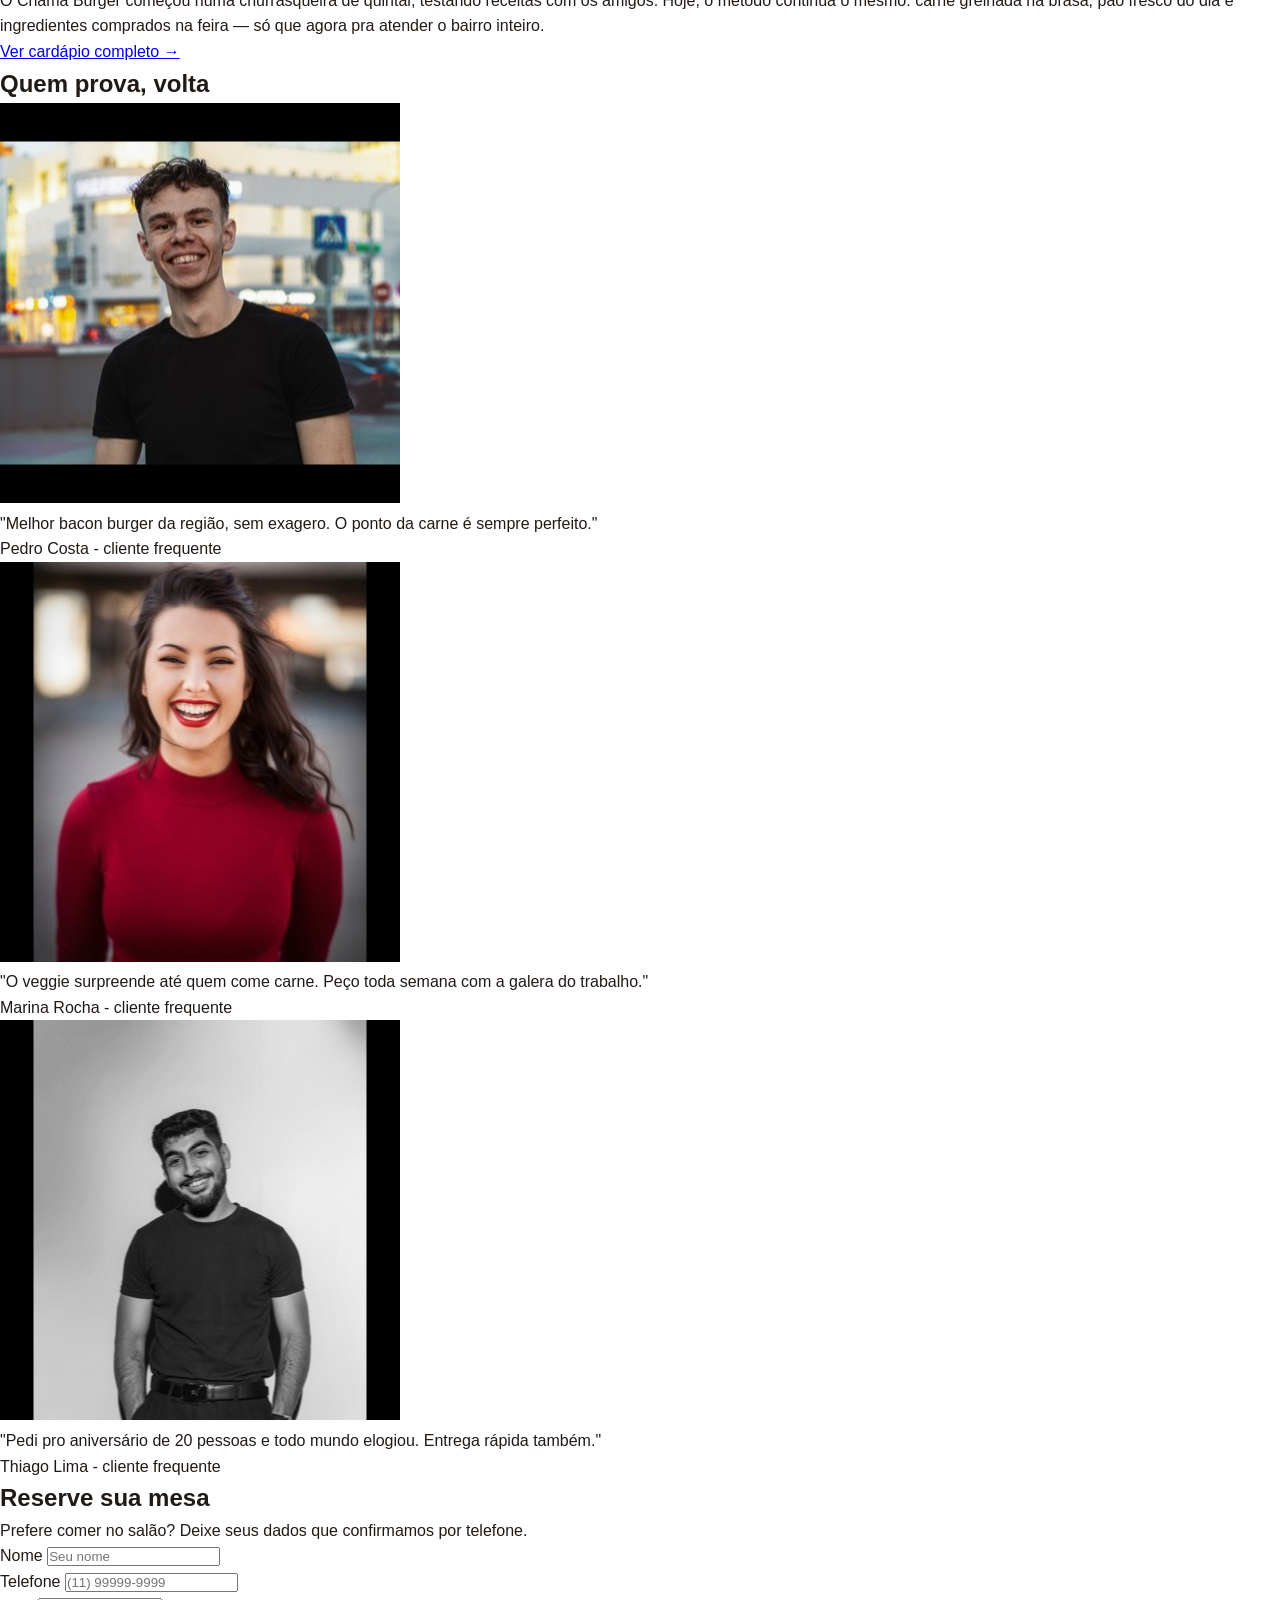
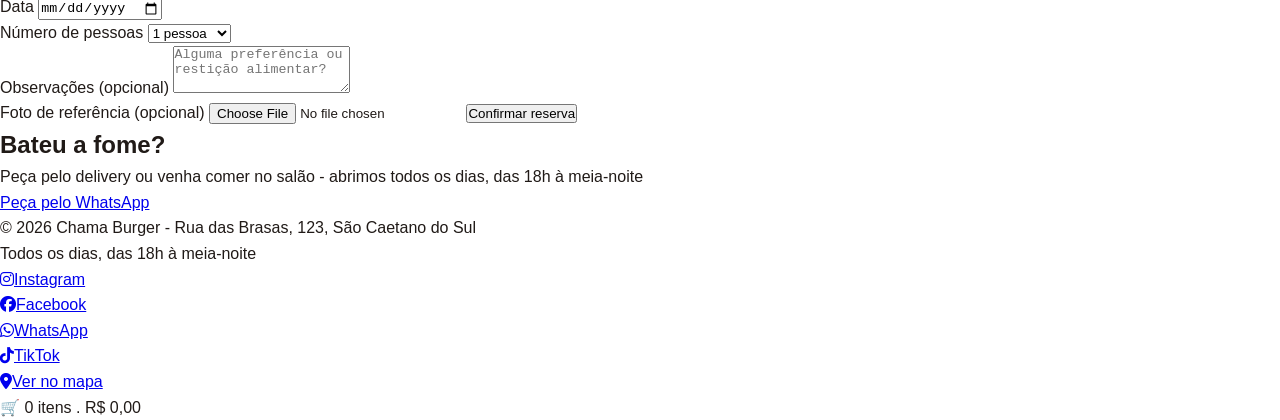
==== commit bcac3de3: "aula css" ====
--- a/ChamaBurger1/index.html
+++ b/ChamaBurger1/index.html
@@ -5,6 +5,8 @@
     <meta charset="UTF-8">
     <meta name="viewport" content="width=device-width, initial-scale=1.0">
     <title>ChamaBurger</title>
+    <link rel="stylesheet" href="style.css">
+    <link rel="stylesheet" href="https://cdnjs.cloudflare.com/ajax/libs/font-awesome/6.5.2/css/all.min.css">
 </head>
 
 <body>
@@ -200,11 +202,41 @@
                 </div>
             </form>
 
-        </section>
-
+            <div class="reserva-confirmacao" id="reservaConfirmacao"></div>
+
+        </section>
+
+        <!--FINAL-->
+
+        <section class="chamada-final" id="pedir">
+            <h2>Bateu a fome?</h2>
+            <p>Peça pelo delivery ou venha comer no salão - abrimos todos os dias, das 18h à meia-noite</p>
+            <a href="#" class="botao botao-destaque">Peça pelo WhatsApp</a>
+        </section>
 
     </main>
-
+    <footer class="rodape-site" id="contato">
+        <div class="rodape-info">
+            <p>&copy; 2026 Chama Burger - Rua das Brasas, 123, São Caetano do Sul</p>
+            <p class="rodape-horario">Todos os dias, das 18h à meia-noite</p>
+        </div>
+
+
+        <ul class="rodape-links">
+            <li><a href="#" aria-label="Instagram"><i class="fa-brands fa-instagram"></i><span>Instagram</span></a></li>
+            <li><a href="#" aria-label="Facebook"><i class="fa-brands fa-facebook"></i><span>Facebook</span></a></li>
+            <li><a href="#" aria-label="WhatsApp"><i class="fa-brands fa-whatsapp"></i><span>WhatsApp</span></a></li>
+            <li><a href="#" aria-label="TikTok"><i class="fa-brands fa-tiktok"></i><span>TikTok</span></a></li>
+            <li><a href="#" aria-label="Ver no mapa"><i class="fa-solid fa-location-dot"></i><span>Ver no
+                        mapa</span></a></li>
+        </ul>
+
+    </footer>
+    <div class="carrinho-resumo" id="carrinhoResumo">
+        <span class="carrinho-icone">🛒</span>
+        <span id="carrinhoContador">0</span> itens . <span id="carrinhoTotal">R$ 0,00</span>
+
+    </div>
 </body>
 
 </html>
--- a/ChamaBurger1/style.css
+++ b/ChamaBurger1/style.css
@@ -0,0 +1,23 @@
+:root {
+    --color-primary: #e63946;
+    --color-primary-dark: #c1272d;
+    --color-accent: #f4a300;
+    --color-dark: #201a17;
+    --color-light: #fff7ed;
+    --color-gray: #6b7280;
+    --radius: 14px;
+    --font-titulo: "Anton", Impact, sans-serif;
+    --font-base: "Inter", Roboto, Helvetica, Arial, sans-serif;
+}
+
+*{
+    margin: 0;
+    padding: 0;
+    box-sizing: border-box;
+}
+
+body {
+    font-family: var(--font-base);
+    color: var(--color-dark);
+    line-height: 1.6;
+}
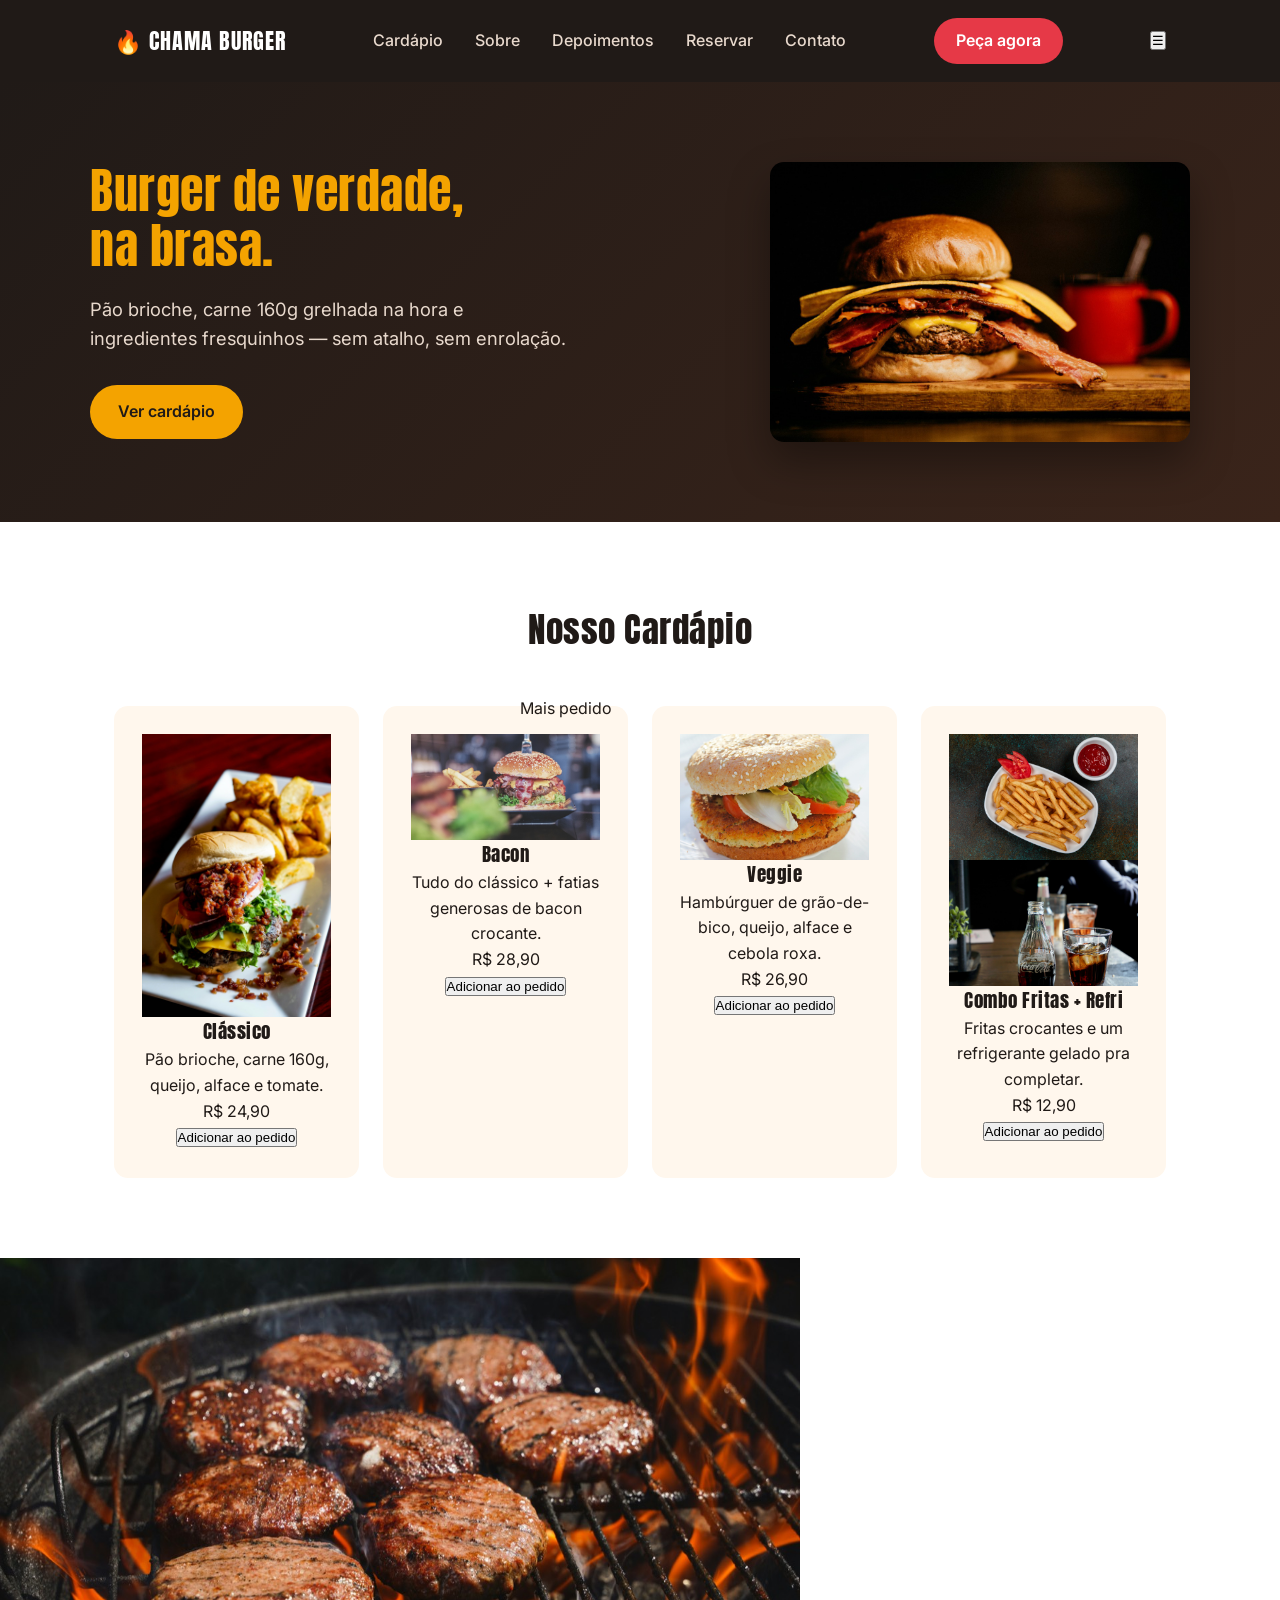
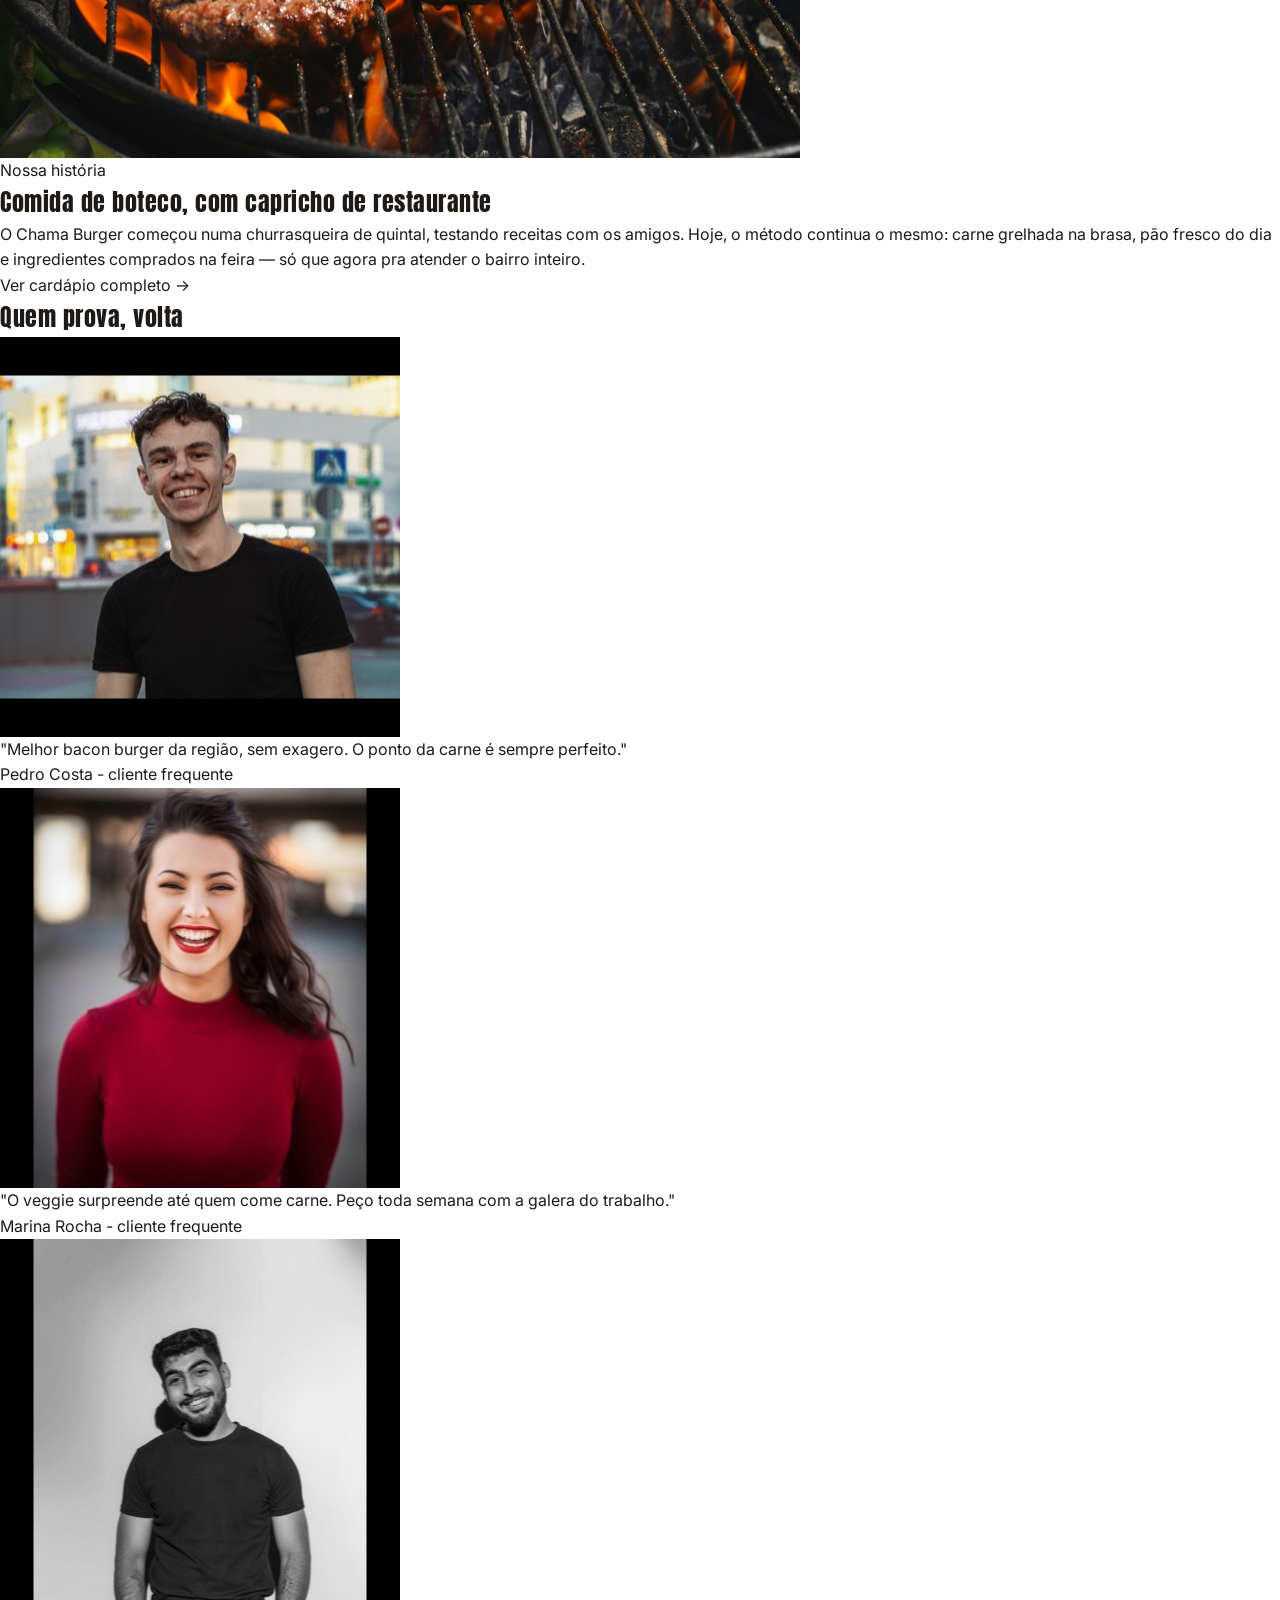
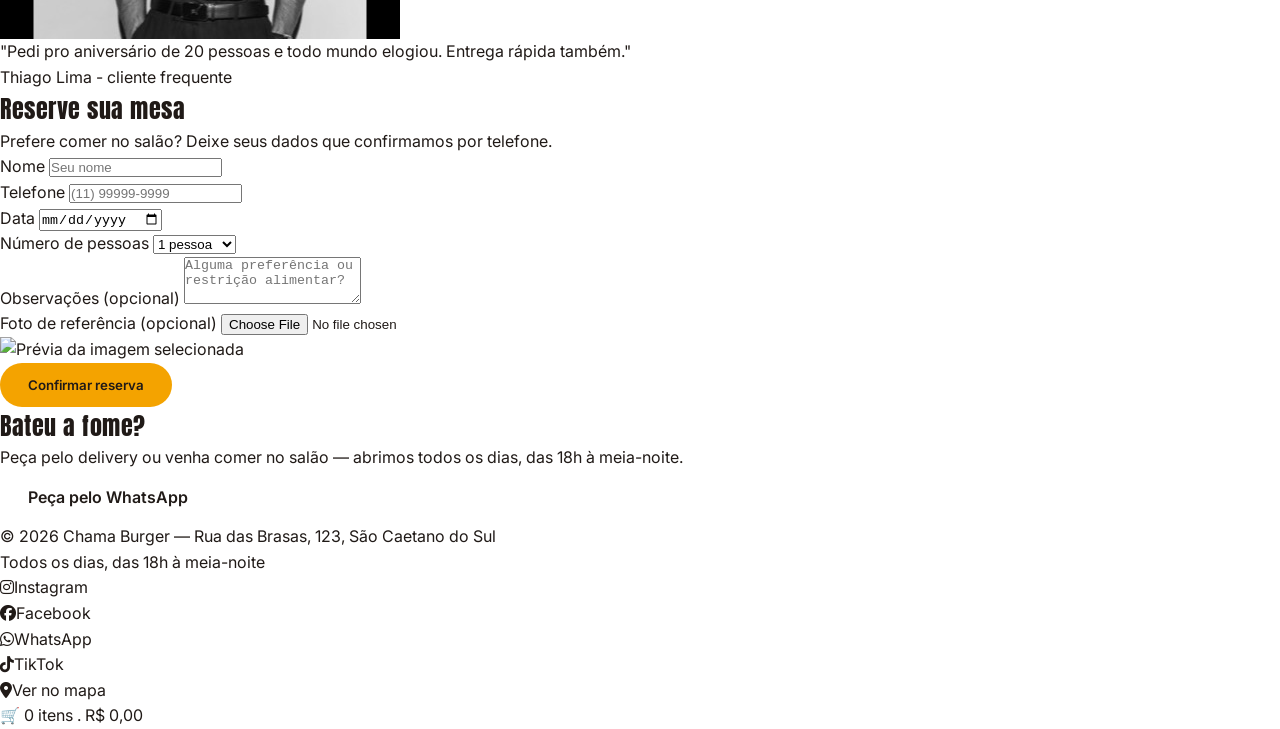
==== commit c7de3f5c: "continuação chamaburger" ====
--- a/ChamaBurger1/index.html
+++ b/ChamaBurger1/index.html
@@ -1,242 +1,349 @@
-<!DOCTYPE html>
+<!doctype html>
 <html lang="pt-BR">
-
-<head>
-    <meta charset="UTF-8">
-    <meta name="viewport" content="width=device-width, initial-scale=1.0">
+  <head>
+    <meta charset="UTF-8" />
+    <meta name="viewport" content="width=device-width, initial-scale=1.0" />
     <title>ChamaBurger</title>
-    <link rel="stylesheet" href="style.css">
-    <link rel="stylesheet" href="https://cdnjs.cloudflare.com/ajax/libs/font-awesome/6.5.2/css/all.min.css">
-</head>
-
-<body>
+    <!--
+    <link rel="preconnect" href="https://fonts.googleapis.com" />
+    <link rel="preconnect" href="https://fonts.gstatic.com" crossorigin />
+    <link
+      href="https://fonts.googleapis.com/css2?family=Anton&family=Inter:ital,opsz,wght@0,14..32,100..900;1,14..32,100..900&display=swap"
+      rel="stylesheet"
+    />
+    -->
+  
+    <link rel="stylesheet" href="style.css" />
+    <link
+      rel="stylesheet"
+      href="https://cdnjs.cloudflare.com/ajax/libs/font-awesome/6.5.2/css/all.min.css"
+    />
+  </head>
+  <body>
     <header class="cabecalho-site">
-
-        <nav class="barra-navegacao">
-            <a href="#" class="logo">🔥 CHAMA BURGER</a>
-
-            <ul class="menu-links" id="menuLinks">
-                <li><a href="#cardapio">Cardápio</a></li>
-                <li><a href="#sobre">Sobre</a></li>
-                <li><a href="#depoimentos">Depoimentos</a></li>
-                <li><a href="#reserva">Reservar</a></li>
-                <li><a href="#contato">Contato</a></li>
-            </ul>
-            <a href="#pedir" class="botao botao-nav">Peça agora</a>
-            <button class="menu-abrir" id="menuAbrir" aria-label="Abrir menu">☰</button>
-        </nav>
+      <nav class="barra-navegacao">
+        <a href="#" class="logo">🔥 CHAMA BURGER</a>
+
+        <ul class="menu-links" id="menuLinks">
+          <li><a href="#cardapio">Cardápio</a></li>
+          <li><a href="#sobre">Sobre</a></li>
+          <li><a href="#depoimentos">Depoimentos</a></li>
+          <li><a href="#reserva">Reservar</a></li>
+          <li><a href="#contato">Contato</a></li>
+        </ul>
+        <a href="#pedir" class="botao botao-nav">Peça agora</a>
+        <button class="menu-abrir" id="menuAbrir" aria-label="Abrir menu">
+          ☰
+        </button>
+      </nav>
     </header>
 
     <main>
-        <section class="destaque">
-            <div class="destaque-conteudo">
-                <div class="destaque-texto">
-                    <h1>Burger de verdade,<br>na brasa.</h1>
-                    <p>Pão brioche, carne 160g grelhada na hora e ingredientes fresquinhos — sem atalho, sem enrolação.
-                    </p>
-                    <a href="#cardapio" class="botao botao-primario">Ver cardápio</a>
-                </div>
-                <div class="destaque-imagem">
-                    <img src="assets/images/destaque-burger.jpg"
-                        alt="Hambúrguer artesanal com bacon, queijo e pão brioche, grelhado na brasa">
-                </div>
+      <section class="destaque">
+        <div class="destaque-conteudo">
+          <div class="destaque-texto">
+            <h1>Burger de verdade,<br />na brasa.</h1>
+            <p>
+              Pão brioche, carne 160g grelhada na hora e ingredientes
+              fresquinhos — sem atalho, sem enrolação.
+            </p>
+            <a href="#cardapio" class="botao botao-primario">Ver cardápio</a>
+          </div>
+          <div class="destaque-imagem">
+            <img
+              src="assets/images/destaque-burger.jpg"
+              alt="Hambúrguer artesanal com bacon, queijo e pão brioche, grelhado na brasa"
+            />
+          </div>
+        </div>
+      </section>
+
+      <section class="cardapio" id="cardapio">
+        <h2>Nosso Cardápio</h2>
+        <div class="cardapio-itens">
+          <article class="cardapio-item">
+            <div class="cardapio-item-imagem">
+              <img
+                src="assets/images/burger-classico.jpg"
+                alt="Foto do burger Clássico: pão brioche, carne e queijo"
+              />
             </div>
-        </section>
-
-        <section class="cardapio" id="cardapio">
-            <h2>Nosso Cardápio</h2>
-            <div class="cardapio-itens">
-
-                <article class="cardapio-item">
-                    <div class="cardapio-item-imagem">
-                        <img src="assets/images/burger-classico.jpg"
-                            alt="Foto do burger Clássico: pão brioche, carne e queijo">
-                    </div>
-                    <h3>Clássico</h3>
-                    <p>Pão brioche, carne 160g, queijo, alface e tomate.</p>
-                    <span class="preco">R$ 24,90</span>
-                    <button class="adicionar-carrinho" data-name="Clássico" data-preco="24.90">Adicionar ao
-                        pedido</button>
-                </article>
-
-                <article class="cardapio-item">
-                    <span class="selo">Mais pedido</span>
-                    <div class="cardapio-item-imagem">
-                        <img src="assets/images/burger-bacon.jpg" alt="Foto do burger Bacon com fatias crocantes">
-                    </div>
-                    <h3>Bacon</h3>
-                    <p>Tudo do clássico + fatias generosas de bacon crocante.</p>
-                    <span class="preco">R$ 28,90</span>
-                    <button class="adicionar-carrinho" data-name="Bacon" data-preco="28.90">Adicionar ao pedido</button>
-                </article>
-
-                <article class="cardapio-item">
-                    <div class="cardapio-item-imagem">
-                        <img src="assets/images/burger-veggie.jpg"
-                            alt="Foto do burger Veggie com grão-de-bico e salada">
-                    </div>
-                    <h3>Veggie</h3>
-                    <p>Hambúrguer de grão-de-bico, queijo, alface e cebola roxa.</p>
-                    <span class="preco">R$ 26,90</span>
-                    <button class="adicionar-carrinho" data-name="Veggie" data-preco="26.90">Adicionar ao
-                        pedido</button>
-                </article>
-
-                <article class="cardapio-item">
-                    <div class="cardapio-item-imagem cardapio-item-imagem-combo">
-                        <img src="assets/images/fritas.jpg" alt="Porção de fritas crocantes">
-                        <img src="assets/images/bebida.jpg" alt="Refrigerante gelado com gelo">
-                    </div>
-                    <h3>Combo Fritas + Refri</h3>
-                    <p>Fritas crocantes e um refrigerante gelado pra completar.</p>
-                    <span class="preco">R$ 12,90</span>
-                    <button class="adicionar-carrinho" data-name="Combo Fritas + Refri" data-preco="12.90">Adicionar ao
-                        pedido</button>
-                </article>
-
-
-
-
+            <h3>Clássico</h3>
+            <p>Pão brioche, carne 160g, queijo, alface e tomate.</p>
+            <span class="preco">R$ 24,90</span>
+            <button
+              class="adicionar-carrinho"
+              data-name="Clássico"
+              data-preco="24.90"
+            >
+              Adicionar ao pedido
+            </button>
+          </article>
+
+          <article class="cardapio-item">
+            <span class="selo">Mais pedido</span>
+            <div class="cardapio-item-imagem">
+              <img
+                src="assets/images/burger-bacon.jpg"
+                alt="Foto do burger Bacon com fatias crocantes"
+              />
             </div>
-        </section>
-
-        <!-- Sobre -->
-        <section class="sobre" id="sobre">
-            <div class="sobre-imagem">
-                <img src="assets/images/sobre-burger.jpg" alt="" width="800" height="500">
+            <h3>Bacon</h3>
+            <p>Tudo do clássico + fatias generosas de bacon crocante.</p>
+            <span class="preco">R$ 28,90</span>
+            <button
+              class="adicionar-carrinho"
+              data-name="Bacon"
+              data-preco="28.90"
+            >
+              Adicionar ao pedido
+            </button>
+          </article>
+
+          <article class="cardapio-item">
+            <div class="cardapio-item-imagem">
+              <img
+                src="assets/images/burger-veggie.jpg"
+                alt="Foto do burger Veggie com grão-de-bico e salada"
+              />
             </div>
-
-            <div class="sobre-texto">
-                <span class="secao-rotulo">Nossa História</span>
-                <h2>Comida de boteco, com capricho de restaurante</h2>
-                <p>O Chama Burger começou numa churrasqueira de quintal, testando receitas com os
-                    amigos. Hoje, o método continua o mesmo: carne grelhada na brasa, pão fresco
-                    do dia e ingredientes comprados na feira — só que agora pra atender o bairro
-                    inteiro.
-                </p>
-                <a href="#cardapio" class="link-seta">Ver cardápio completo →</a>
+            <h3>Veggie</h3>
+            <p>Hambúrguer de grão-de-bico, queijo, alface e cebola roxa.</p>
+            <span class="preco">R$ 26,90</span>
+            <button
+              class="adicionar-carrinho"
+              data-name="Veggie"
+              data-preco="26.90"
+            >
+              Adicionar ao pedido
+            </button>
+          </article>
+
+          <article class="cardapio-item">
+            <div class="cardapio-item-imagem cardapio-item-imagem-combo">
+              <img
+                src="assets/images/fritas.jpg"
+                alt="Porção de fritas crocantes"
+              />
+              <img
+                src="assets/images/bebida.jpg"
+                alt="Refrigerante gelado com gelo"
+              />
             </div>
-        </section>
-
-        <!--DEPOIMENTOS-->
-        <section class="depoimentos" id="depoimentos">
-
-            <h2>Quem prova, volta</h2>
-            <div class="depoimentos-lista">
-
-                <article class="depoimneto">
-                    <img src="assets/images/avatar-pedro.jpg" alt="Foto de Pedro Costa" class="avatar">
-                    <p class="citacao">"Melhor bacon burger da região, sem exagero. O ponto da carne é sempre perfeito."
-                    </p>
-                    <p class="autor">Pedro Costa <span>- cliente frequente</span></p>
-
-                    <article class="depoimneto">
-                        <img src="assets/images/avatar-marina.jpg" alt="Foto de Marina Rocha" class="avatar">
-                        <p class="citacao">"O veggie surpreende até quem come carne. Peço toda semana com a galera do
-                            trabalho."
-                        </p>
-                        <p class="autor">Marina Rocha <span>- cliente frequente</span></p>
-
-                        <article class="depoimneto">
-                            <img src="assets/images/avatar-thiago.jpg" alt="Foto de Thiago Lima" class="avatar">
-                            <p class="citacao">"Pedi pro aniversário de 20 pessoas e todo mundo elogiou. Entrega rápida
-                                também."</p>
-                            <p class="autor">Thiago Lima <span>- cliente frequente</span></p>
-
-                        </article>
-
-            </div>
-
-        </section>
-
-        <!--RESERVA-->
-        <section class="reserva" id="reserva">
-            <h2>Reserve sua mesa</h2>
-            <p>Prefere comer no salão? Deixe seus dados que confirmamos por telefone.</p>
-
-            <form class="reserva-formulario" id="reservaFormulario">
-
-                <div class="linha-formulario">
-                    <label for="nome">Nome</label>
-                    <input type="text" id="nome" name="nome" placeholder="Seu nome" required>
-                </div>
-
-                <div class="linha-formulrio">
-                    <label for="telefone">Telefone</label>
-                    <input type="tel" id="telefone" name="telefone" placeholder="(11) 99999-9999" required>
-                </div>
-
-
-                <div class="linha-formulario">
-                    <label for="data">Data</label>
-                    <input type="date" id="data" name="data" required>
-
-                </div>
-
-
-                <div class="linha-formulario">
-                    <label for="pessoas">Número de pessoas</label>
-                    <select name="pessoas" id="pessoas">
-                        <option value="1">1 pessoa</option>
-                        <option value="2">2 pessoas</option>
-                        <option value="3">3 pessoas</option>
-                        <option value="4">4 pessoas</option>
-                        <option value="5+">5 ou mais</option>
-                    </select>
-                </div>
-
-                <div class="linha-formulario linha-formulario-completa">
-                    <label for="mensagem">Observações (opcional)</label>
-                    <textarea name="mensagem" id="mensagem" rows="3"
-                        placeholder="Alguma preferência ou restição alimentar?"></textarea>
-
-                </div>
-
-
-                <div class="linha-formulario linha-formulario-completa">
-                    <label for="foto">Foto de referência (opcional)</label>
-                    <input type="file" id="foto" name="foto" accept="image/*">
-
-                    <img id="fotoPrevia" class="foto-previa" alt="Prévia da imagem selecionada" hidden>
-                    <button type="submit" class="botao botao-primario formulario-enviar">Confirmar reserva</button>
-                </div>
-            </form>
-
-            <div class="reserva-confirmacao" id="reservaConfirmacao"></div>
-
-        </section>
-
-        <!--FINAL-->
-
-        <section class="chamada-final" id="pedir">
-            <h2>Bateu a fome?</h2>
-            <p>Peça pelo delivery ou venha comer no salão - abrimos todos os dias, das 18h à meia-noite</p>
-            <a href="#" class="botao botao-destaque">Peça pelo WhatsApp</a>
-        </section>
-
+            <h3>Combo Fritas + Refri</h3>
+            <p>Fritas crocantes e um refrigerante gelado pra completar.</p>
+            <span class="preco">R$ 12,90</span>
+            <button
+              class="adicionar-carrinho"
+              data-name="Combo Fritas + Refri"
+              data-preco="12.90"
+            >
+              Adicionar ao pedido
+            </button>
+          </article>
+        </div>
+      </section>
+
+      <!-- Sobre -->
+      <section class="sobre" id="sobre">
+        <div class="sobre-imagem">
+          <img
+            src="assets/images/sobre-burger.jpg"
+            alt=""
+            width="800"
+            height="500"
+          />
+        </div>
+
+        <div class="sobre-texto">
+          <span class="secao-rotulo">Nossa história</span>
+          <h2>Comida de boteco, com capricho de restaurante</h2>
+          <p>
+            O Chama Burger começou numa churrasqueira de quintal, testando
+            receitas com os amigos. Hoje, o método continua o mesmo: carne
+            grelhada na brasa, pão fresco do dia e ingredientes comprados na
+            feira — só que agora pra atender o bairro inteiro.
+          </p>
+          <a href="#cardapio" class="link-seta">Ver cardápio completo →</a>
+        </div>
+      </section>
+
+      <!-- DEPOIMENTOS -->
+      <section class="depoimentos" id="depoimentos">
+        <h2>Quem prova, volta</h2>
+        <div class="depoimentos-lista">
+          <article class="depoimento">
+            <img
+              src="assets/images/avatar-pedro.jpg"
+              alt="Foto de Pedro Costa"
+              class="avatar"
+            />
+            <p class="citacao">
+              "Melhor bacon burger da região, sem exagero. O ponto da carne é
+              sempre perfeito."
+            </p>
+            <p class="autor">Pedro Costa <span>- cliente frequente</span></p>
+          </article>
+
+          <article class="depoimento">
+            <img
+              src="assets/images/avatar-marina.jpg"
+              alt="Foto de Marina Rocha"
+              class="avatar"
+            />
+            <p class="citacao">
+              "O veggie surpreende até quem come carne. Peço toda semana com a
+              galera do trabalho."
+            </p>
+            <p class="autor">Marina Rocha <span>- cliente frequente</span></p>
+          </article>
+
+          <article class="depoimento">
+            <img
+              src="assets/images/avatar-thiago.jpg"
+              alt="Foto de Thiago Lima"
+              class="avatar"
+            />
+            <p class="citacao">
+              "Pedi pro aniversário de 20 pessoas e todo mundo elogiou. Entrega
+              rápida também."
+            </p>
+            <p class="autor">Thiago Lima <span>- cliente frequente</span></p>
+          </article>
+        </div>
+      </section>
+
+      <!-- Reserva -->
+      <section class="reserva" id="reserva">
+        <h2>Reserve sua mesa</h2>
+        <p>
+          Prefere comer no salão? Deixe seus dados que confirmamos por telefone.
+        </p>
+
+        <form class="reserva-formulario" id="reservaFormulario">
+          <div class="linha-formulario">
+            <label for="nome">Nome</label>
+            <input
+              type="text"
+              id="nome"
+              name="nome"
+              placeholder="Seu nome"
+              required
+            />
+          </div>
+
+          <div class="linha-formulario">
+            <label for="telefone">Telefone</label>
+            <input
+              type="tel"
+              id="telefone"
+              name="telefone"
+              placeholder="(11) 99999-9999"
+              required
+            />
+          </div>
+
+          <div class="linha-formulario">
+            <label for="data">Data</label>
+            <input type="date" id="data" name="data" required />
+          </div>
+
+          <div class="linha-formulario">
+            <label for="pessoas">Número de pessoas</label>
+            <select name="pessoas" id="pessoas">
+              <option value="1">1 pessoa</option>
+              <option value="2">2 pessoas</option>
+              <option value="3">3 pessoas</option>
+              <option value="4">4 pessoas</option>
+              <option value="5+">5 ou mais</option>
+            </select>
+          </div>
+
+          <div class="linha-formulario linha-formulario-completa">
+            <label for="mensagem">Observações (opcional)</label>
+            <textarea
+              name="mensagem"
+              id="mensagem"
+              rows="3"
+              placeholder="Alguma preferência ou restrição alimentar?"
+            ></textarea>
+          </div>
+
+          <div class="linha-formulario linha-formulario-completa">
+            <label for="foto">Foto de referência (opcional)</label>
+            <input type="file" id="foto" name="foto" accept="image/*" />
+
+            <img
+              id="fotoPrevia"
+              class="foto-previa"
+              alt="Prévia da imagem selecionada"
+              hidden
+            />
+            <button
+              type="submit"
+              class="botao botao-primario formulario-enviar"
+            >
+              Confirmar reserva
+            </button>
+          </div>
+        </form>
+
+        <div class="reserva-confirmacao" id="reservaConfirmacao"></div>
+      </section>
+
+      <!--Final-->
+
+      <section class="chamada-final" id="pedir">
+        <h2>Bateu a fome?</h2>
+        <p>
+          Peça pelo delivery ou venha comer no salão — abrimos todos os dias,
+          das 18h à meia-noite.
+        </p>
+        <a href="#" class="botao botao-destaque">Peça pelo WhatsApp</a>
+      </section>
     </main>
+
     <footer class="rodape-site" id="contato">
-        <div class="rodape-info">
-            <p>&copy; 2026 Chama Burger - Rua das Brasas, 123, São Caetano do Sul</p>
-            <p class="rodape-horario">Todos os dias, das 18h à meia-noite</p>
-        </div>
-
-
-        <ul class="rodape-links">
-            <li><a href="#" aria-label="Instagram"><i class="fa-brands fa-instagram"></i><span>Instagram</span></a></li>
-            <li><a href="#" aria-label="Facebook"><i class="fa-brands fa-facebook"></i><span>Facebook</span></a></li>
-            <li><a href="#" aria-label="WhatsApp"><i class="fa-brands fa-whatsapp"></i><span>WhatsApp</span></a></li>
-            <li><a href="#" aria-label="TikTok"><i class="fa-brands fa-tiktok"></i><span>TikTok</span></a></li>
-            <li><a href="#" aria-label="Ver no mapa"><i class="fa-solid fa-location-dot"></i><span>Ver no
-                        mapa</span></a></li>
-        </ul>
-
+      <div class="rodape-info">
+        <p>
+          &copy; 2026 Chama Burger — Rua das Brasas, 123, São Caetano do Sul
+        </p>
+        <p class="rodape-horario">Todos os dias, das 18h à meia-noite</p>
+      </div>
+
+      <ul class="rodape-links">
+        <li>
+          <a href="#" aria-label="Instagram"
+            ><i class="fa-brands fa-instagram"></i><span>Instagram</span></a
+          >
+        </li>
+        <li>
+          <a href="#" aria-label="Facebook"
+            ><i class="fa-brands fa-facebook"></i><span>Facebook</span></a
+          >
+        </li>
+        <li>
+          <a href="#" aria-label="WhatsApp"
+            ><i class="fa-brands fa-whatsapp"></i><span>WhatsApp</span></a
+          >
+        </li>
+        <li>
+          <a href="#" aria-label="TikTok"
+            ><i class="fa-brands fa-tiktok"></i><span>TikTok</span></a
+          >
+        </li>
+        <li>
+          <a href="#" aria-label="Ver no mapa"
+            ><i class="fa-solid fa-location-dot"></i><span>Ver no mapa</span></a
+          >
+        </li>
+      </ul>
     </footer>
+
     <div class="carrinho-resumo" id="carrinhoResumo">
-        <span class="carrinho-icone">🛒</span>
-        <span id="carrinhoContador">0</span> itens . <span id="carrinhoTotal">R$ 0,00</span>
-
+      <span class="carrinho-icone">🛒</span>
+      <span id="carrinhoContador">0</span> itens .
+      <span id="carrinhoTotal">R$ 0,00</span>
     </div>
-</body>
-
-</html>+  </body>
+</html>
--- a/ChamaBurger1/style.css
+++ b/ChamaBurger1/style.css
@@ -1,5 +1,8 @@
+@import url('https://fonts.googleapis.com/css2?family=Anton&family=Inter:ital,opsz,wght@0,14..32,100..900;1,14..32,100..900&display=swap');
+
+
 :root {
-    --color-primary: #e63946;
+    --color-primary: #e63947;
     --color-primary-dark: #c1272d;
     --color-accent: #f4a300;
     --color-dark: #201a17;
@@ -10,7 +13,7 @@
     --font-base: "Inter", Roboto, Helvetica, Arial, sans-serif;
 }
 
-*{
+* {
     margin: 0;
     padding: 0;
     box-sizing: border-box;
@@ -20,4 +23,181 @@
     font-family: var(--font-base);
     color: var(--color-dark);
     line-height: 1.6;
-}+}
+
+h1, h2, h3 {
+    font-family: var(--font-titulo);
+    font-weight: 400;
+    letter-spacing: 0.5px;
+}
+
+a {
+    text-decoration: none;
+    color: inherit;
+}
+
+ul {
+    list-style: none;
+}
+
+img {
+    max-width: 100%;
+    display: block;
+}
+
+.botao {
+    display: inline-block;
+    padding: 14px 28px;
+    border: none;
+    border-radius: 999px;
+    font-family: var(--font-base);
+    font-weight: 600;
+    text-align: center;
+    cursor: pointer;
+    transition: transform 0.2s, box-shadow 0.2s;
+}
+
+.botao:hover {
+    transform: translateY(-2px);
+}
+
+.botao-nav {
+    background: var(--color-primary);
+    color: #fff;
+    padding: 10px 22px;
+}
+
+.cabecalho-site {
+    background: var(--color-dark);
+    top: 0;
+    z-index: 10;
+    position: sticky;
+}
+
+.barra-navegacao {
+    max-width: 1100px;
+    margin: 0 auto;
+    display: flex;
+    align-items: center;
+    justify-content: space-between;
+    padding: 18px 24px;
+}
+
+.logo {
+    font-family: var(--font-titulo);
+    font-size: 1.4rem;
+    color: #fff;
+    letter-spacing: 1px;
+}
+
+.menu-links {
+    display: flex;
+    gap: 32px;
+}
+
+.menu-links a {
+    color: #e8d9cd;
+    font-weight: 500;
+}
+
+.menu-links a:hover {
+    color: #fff;
+}
+
+.botao-primario {
+    background: var(--color-accent);
+    color: var(--color-dark);
+}
+
+.botao-primario:hover {
+    box-shadow: 0 8px 20px rgba(244, 163, 0, 0.4);
+}
+
+.destaque {
+    background: linear-gradient(135deg, var(--color-dark), #3a241a);
+    width: 100%;
+    padding: 80px 24px;
+}
+
+.destaque-conteudo {
+    max-width: 1100px;
+    margin: 0 auto;
+    display: flex;
+    align-items: center;
+    justify-content: center;
+    gap: 48px;
+    color: #fff;
+}
+
+.destaque-texto {
+    flex: 1 1 400px;
+}
+
+.destaque h1 {
+    font-size: 3rem;
+    line-height: 1.15;
+    margin-bottom: 20px;
+    color: var(--color-accent);
+}
+
+.destaque p {
+    font-size: 1.15rem;
+    color: #e8d9cd;
+    max-width: 480px;
+    margin-bottom: 32px;
+}
+
+.destaque-imagem {
+    flex: 1 1 260px;
+    max-width: 420px;
+    border-radius: var(--radius);
+    overflow: hidden;
+    box-shadow: 0 20px 40px rgba(0, 0, 0, 0.35);
+}
+
+.destaque-imagem img {
+    width: 100%;
+    object-fit: cover;
+}
+
+.cardapio {
+    max-width: 1100px;
+    margin: 0 auto;
+    padding: 80px 24px;
+    text-align: center;
+}
+
+.cardapio h2 {
+    font-size: 2.2rem;
+    margin-bottom: 48px;
+}
+
+.cardapio-itens {
+    display: flex;
+    gap: 24px;
+    flex-wrap: wrap;
+    justify-content: center;
+}
+
+
+.cardapio-item {
+    background: var(--color-light);
+    border-radius: var(--radius);
+    padding: 28px;
+    flex: 1 1 220px;
+    max-width: 260px;
+    position: relative;
+    transition: transform 0.2s, box-shadow 0.2s;
+}
+
+.cardapio-item:hover {
+    transform: translateY(-6px);
+    box-shadow: 0 12px 24px rgba(0, 0, 0, 0.12);
+}
+
+.selo {
+    position: absolute;
+    top: -10px;
+    right: 16px;
+    
+}
